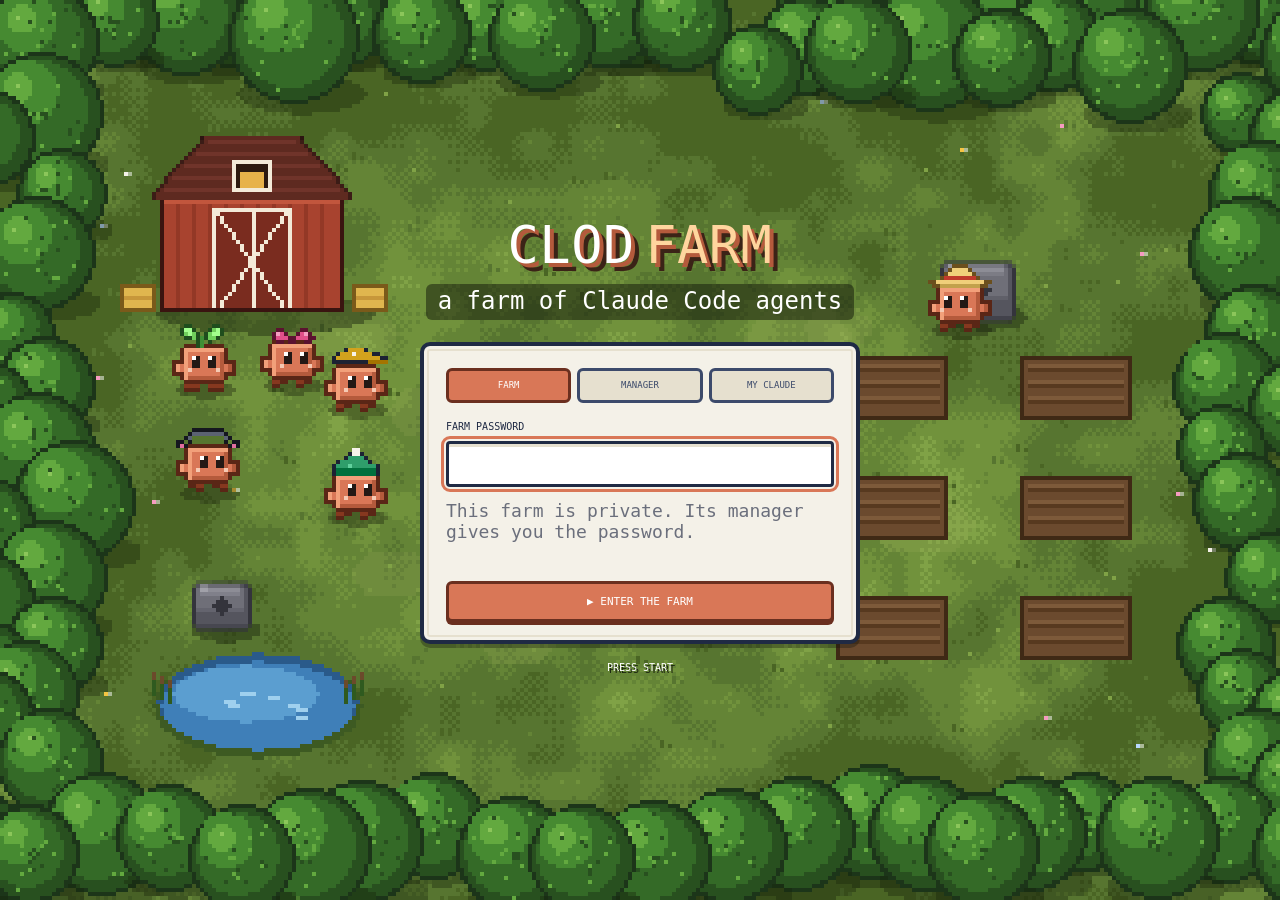
==== clodfarm/ui/index.html @ a8d92071 "Release 1.0.0: your own Claude, approvals, a planner, a farm manager, 100 Claudes, upgrades that sto" ====
<!doctype html>
<html lang="en">
<head>
<meta charset="utf-8">
<meta name="viewport" content="width=device-width, initial-scale=1, viewport-fit=cover">
<meta name="color-scheme" content="light">
<meta name="theme-color" content="#4f6b25">
<meta name="robots" content="noindex, nofollow">
<title>clodfarm</title>
<link rel="icon" href="favicon.svg" type="image/svg+xml">
<link rel="preload" href="fonts/PressStart2P.ttf" as="font" type="font/ttf" crossorigin>
<link rel="stylesheet" href="style.css">
<script src="app.js" defer></script>
</head>
<body>
<canvas id="world" aria-hidden="true"></canvas>
<div id="labels" aria-hidden="true"></div>

<!-- ============================== title screen ============================== -->
<main id="title" class="screen" hidden>
  <div class="title-card">
    <h1 class="logo"><span>CLOD</span><span>FARM</span></h1>
    <p class="tagline">a farm of Claude Code agents</p>
    <div class="panel login" id="title-forms"></div>
    <p class="hint blink">PRESS START</p>
  </div>
</main>

<!-- ================================ the farm ================================ -->
<div id="hud" hidden>
  <div class="hud-top" id="hud-top">
    <button type="button" class="tokens" id="tokens" aria-describedby="tokens-sign">
      <span class="tok-big"><span class="fire" aria-hidden="true">🔥</span> <b id="tok-total">0</b> TOKENS</span>
      <span class="tok-today" id="tok-today">today: 0</span>
      <span class="sign tok-sign" id="tokens-sign" role="tooltip"></span>
    </button>
    <button type="button" class="mine-block" id="mine-block" hidden></button>
    <button type="button" class="chip approve-chip" id="approve-chip" data-act="approvals" hidden></button>
    <div class="chips" id="chips" aria-live="polite"></div>
  </div>

  <div class="cam-tools" role="toolbar" aria-label="Account and camera">
    <button type="button" class="tool cam" data-act="menu" id="menu-tool" data-tip="Sign in and menu" data-key="M" aria-label="Sign in and menu (M)"><img alt="" data-icon="key"></button>
    <button type="button" class="tool cam" data-act="zoomin" data-tip="Zoom in" data-key="+" aria-label="Zoom in (+)"><img alt="" data-icon="plus"></button>
    <button type="button" class="tool cam" data-act="zoomout" data-tip="Zoom out" data-key="-" aria-label="Zoom out (-)"><img alt="" data-icon="minus"></button>
    <button type="button" class="tool cam" data-act="fit" id="fit-tool" data-tip="See the whole farm" data-key="0" aria-label="See the whole farm (0)"><img alt="" data-icon="fit"></button>
  </div>

  <div class="toolbar" role="toolbar" aria-label="Farm actions">
    <button type="button" class="tool mini" data-act="roster" id="roster-tool" data-tip="Every Claude" data-key="R" aria-label="Every Claude (R)"><img alt="" data-icon="roster"></button>
    <button type="button" class="tool mini" data-act="talk" id="talk-tool" data-tip="Talk to your Claude" data-key="T" aria-label="Talk to your Claude (T)" hidden><img alt="" data-icon="chat"></button>
    <button type="button" class="tool mini slack-tool desk" data-act="slack" id="slack-tool" data-tip="Connect Slack" data-key="S" aria-label="Connect Slack (S)" hidden><img alt="" src="slack.svg"></button>
    <a class="tool mini desk" href="dashboards" id="dash-tool" data-tip="Dashboards and stats" data-key="D" aria-label="Dashboards and stats (D)" hidden><img alt="" data-icon="chart"></a>
    <a class="tool mini" href="tasks" id="tasks-tool" data-tip="Tasks and schedules" data-key="J" aria-label="Tasks and schedules (J)"><img alt="" data-icon="tasks"></a>
    <a class="tool mini desk" href="browser" id="browser-tool" data-tip="Your Claude's browser" data-key="B" aria-label="Your Claude's browser (B)" hidden><img alt="" data-icon="globe"></a>
    <button type="button" class="tool mini" data-act="manager" id="manager-tool" data-tip="Run the farm" data-key="G" aria-label="Run the farm (G)" hidden><img alt="" data-icon="gear"></button>
    <button type="button" class="tool wide-tool" data-act="hatch" id="hatch-tool" data-tip="Add a Claude or a bot" data-key="C" aria-label="Add a Claude or a bot (C)"><img alt="" data-icon="egg"><span>+ NEW CLAUDE</span></button>
  </div>

  <div id="textbox" class="textbox" role="status" aria-live="polite">
    <p id="textbox-text"></p><span class="more" aria-hidden="true">▼</span>
  </div>
</div>

<!-- ================================= dialogs ================================= -->
<dialog id="dlg-summary" class="panel dlg" aria-labelledby="sum-name">
  <div class="sum-head">
    <canvas class="sum-sprite" id="sum-sprite" width="32" height="32" aria-hidden="true"></canvas>
    <div>
      <h2 id="sum-name">CLAUDE</h2>
      <p class="muted" id="sum-sub"></p>
    </div>
  </div>
  <div id="sum-body"></div>
  <div class="dlg-actions" id="sum-actions"></div>
  <button class="x" type="button" data-close aria-label="Close">✕</button>
</dialog>

<dialog id="dlg-talk" class="panel dlg wide" aria-labelledby="talk-h">
  <p class="kicker" id="talk-kicker"></p>
  <h2 id="talk-h"></h2>
  <div id="talk-body" class="talk"></div>
  <div class="dlg-actions" id="talk-actions"></div>
  <button class="x" type="button" data-close aria-label="Close">✕</button>
</dialog>

<dialog id="dlg-hatch" class="panel dlg" aria-labelledby="hatch-h">
  <h2 id="hatch-h">NEW CLAUDE</h2>
  <div id="hatch-body"></div>
  <button class="x" type="button" data-close aria-label="Close">✕</button>
</dialog>

<dialog id="dlg-claude" class="panel dlg" aria-labelledby="claude-h">
  <h2 id="claude-h">TALK TO YOUR CLAUDE</h2>
  <div id="claude-body"></div>
  <div class="dlg-actions" id="claude-actions"></div>
  <button class="x" type="button" data-close aria-label="Close" autofocus>✕</button>
</dialog>

<dialog id="dlg-slack" class="panel dlg" aria-labelledby="slack-h">
  <h2 id="slack-h">SLACK</h2>
  <div id="slack-body"></div>
  <button class="x" type="button" data-close aria-label="Close">✕</button>
</dialog>

<dialog id="dlg-approvals" class="panel dlg sheet" aria-labelledby="appr-h">
  <h2 id="appr-h">TO APPROVE</h2>
  <p class="muted small" id="appr-sub"></p>
  <div id="appr-body"></div>
  <button class="x" type="button" data-close aria-label="Close">✕</button>
</dialog>

<dialog id="dlg-roster" class="panel dlg wide sheet" aria-labelledby="roster-h">
  <h2 id="roster-h">EVERY CLAUDE</h2>
  <div class="roster-bar">
    <input id="roster-q" type="search" placeholder="search names, tasks…" autocomplete="off" aria-label="Search Claudes">
    <select id="roster-sort" aria-label="Sort by">
      <option value="status">BUSY FIRST</option><option value="name">NAME</option><option value="tokens">TOKENS</option>
      <option value="h5">5H USED</option><option value="d7">7D USED</option>
    </select>
  </div>
  <p class="muted small" id="roster-count"></p>
  <ul class="roster" id="roster-list"></ul>
  <button class="x" type="button" data-close aria-label="Close">✕</button>
</dialog>

<dialog id="dlg-manager" class="panel dlg wide" aria-labelledby="mgr-h">
  <h2 id="mgr-h">RUN THE FARM</h2>
  <div id="mgr-body"></div>
  <button class="x" type="button" data-close aria-label="Close">✕</button>
</dialog>

<dialog id="dlg-planner" class="panel dlg" aria-labelledby="plan-h">
  <div class="sum-head">
    <canvas class="sum-sprite" id="plan-sprite" width="24" height="26" aria-hidden="true"></canvas>
    <div><h2 id="plan-h">THE PLANNER</h2><p class="muted" id="plan-sub"></p></div>
  </div>
  <div id="plan-body"></div>
  <div class="dlg-actions" id="plan-actions"></div>
  <button class="x" type="button" data-close aria-label="Close">✕</button>
</dialog>

<dialog id="dlg-settings" class="panel dlg" aria-labelledby="set-h">
  <h2 id="set-h">SETTINGS</h2>
  <div id="set-body"></div>
  <button class="x" type="button" data-close aria-label="Close">✕</button>
</dialog>

<dialog id="dlg-menu" class="panel dlg" aria-labelledby="menu-h">
  <h2 id="menu-h">MENU</h2>
  <div id="menu-body"></div>
  <button class="x" type="button" data-close aria-label="Close">✕</button>
</dialog>

</body>
</html>
---- clodfarm/ui/style.css ----
/* clodfarm UI: a pixel farm with handheld-RPG menus. Two vendored OFL fonts, no framework. */
@font-face { font-family: "PressStart"; src: url("fonts/PressStart2P.ttf") format("truetype"); font-display: swap; }
@font-face { font-family: "VT323"; src: url("fonts/VT323.ttf") format("truetype"); font-display: swap; }

:root {
  --ink: #1f2a44;          /* dialog borders and text */
  --ink-2: #3c4a6b;
  --paper: #f4f1e8;        /* dialog fill */
  --paper-2: #e6e0cf;
  --sky: #1c9fd6;          /* GOAL label */
  --sky-2: #d8eef8;
  --tan: #d9c4a1;          /* toolbar */
  --tan-2: #ecdcbf;
  --tan-3: #9c7f5c;
  --tan-4: #6e563c;
  --clay: #d97757;         /* Claude orange */
  --clay-2: #b45a3c;
  --grass: #4f6b25;
  --hp-good: #3cc36b;
  --hp-mid: #f2c14e;
  --hp-low: #e0513c;
  --shadow: rgba(18, 22, 12, .35);
  --px: 4px;               /* one "pixel" of UI chrome */
  --font-px: "PressStart", ui-monospace, monospace;
  --font-body: "VT323", ui-monospace, monospace;
}

* { box-sizing: border-box; }
html, body { margin: 0; height: 100%; overflow: hidden; }
body {
  background: var(--grass);
  color: var(--ink);
  font-family: var(--font-body);
  font-size: 22px;
  line-height: 1.15;
  -webkit-font-smoothing: none;
  touch-action: manipulation;
}
[hidden] { display: none !important; }
button, input, textarea { font: inherit; color: inherit; }
button { cursor: pointer; }
:focus-visible { outline: 3px solid var(--clay); outline-offset: 2px; }
img[data-icon], .sum-sprite, canvas { image-rendering: pixelated; image-rendering: crisp-edges; }

#world { position: fixed; inset: 0; width: 100vw; height: 100vh; display: block; touch-action: none; cursor: grab; }
#world.pointing { cursor: pointer; }
#world.grabbing { cursor: grabbing; }
#labels { position: fixed; inset: 0; pointer-events: none; overflow: hidden; }

/* ---------------------------------------------------------------- pixel panels */
.panel {
  background: var(--paper);
  border: var(--px) solid var(--ink);
  border-radius: 10px;
  box-shadow: inset 0 0 0 3px var(--paper), inset 0 0 0 5px var(--paper-2), 0 var(--px) 0 var(--shadow);
}
.muted { color: #6b6f7c; }
.kicker { font: 10px/1.6 var(--font-px); color: var(--clay-2); margin: 0 0 6px; letter-spacing: .5px; }
h1, h2, h3 { font-family: var(--font-px); font-weight: 400; margin: 0 0 12px; letter-spacing: .5px; }
h2 { font-size: 14px; line-height: 1.6; }
h3 { font-size: 11px; line-height: 1.6; margin-top: 14px; }

.btn {
  font: 11px/1 var(--font-px);
  padding: 12px 16px;
  background: var(--paper);
  border: 3px solid var(--ink);
  border-radius: 6px;
  box-shadow: 0 3px 0 var(--ink);
  transition: transform .06s;
}
.btn:hover { background: #fff; }
.btn:active { transform: translateY(2px); box-shadow: 0 1px 0 var(--ink); }
.btn.primary { background: var(--clay); color: #fff; border-color: #6b2f1f; box-shadow: 0 3px 0 #6b2f1f; }
.btn.primary:hover { background: #e4865f; }
.btn.danger { background: #f6d8d1; border-color: #7a2a1d; box-shadow: 0 3px 0 #7a2a1d; color: #7a2a1d; }
.btn:disabled { opacity: .5; cursor: default; }

label { display: block; font: 10px/1.6 var(--font-px); margin: 0 0 14px; }
label .muted { font-family: var(--font-body); font-size: 18px; }
input:not([type=range]):not([type=checkbox]), textarea, select {
  display: block; width: 100%; margin-top: 6px;
  font: 22px/1.1 var(--font-body);
  padding: 8px 10px;
  background: #fff;
  border: 3px solid var(--ink);
  border-radius: 4px;
  box-shadow: inset 0 3px 0 var(--paper-2);
}
textarea { resize: vertical; min-height: 90px; }
label.check { display: flex; align-items: center; gap: 8px; flex-wrap: wrap; }
label.check input { width: 20px; height: 20px; margin: 0; accent-color: var(--clay); }
.hatch-kind { display: flex; gap: 8px; flex-wrap: wrap; margin: 0 0 14px; }
.hatch-kind .btn { flex: 1 1 140px; }
input[type=range] { width: 100%; accent-color: var(--clay); margin-top: 8px; }
output { color: var(--clay-2); }
.form-error { color: #b3261e; min-height: 1.2em; margin: 0 0 8px; }

/* ---------------------------------------------------------------- title screen */
.screen { position: fixed; inset: 0; display: grid; place-items: center; padding: 16px; }
.title-card { width: min(440px, 100%); text-align: center; }
.logo {
  font-size: clamp(30px, 9vw, 52px); line-height: 1.1; margin: 0 0 10px; color: #fff;
  text-shadow: 4px 4px 0 var(--clay-2), 8px 8px 0 #3b2317;
  display: flex; justify-content: center; gap: .2em; flex-wrap: wrap;
}
.logo span:last-child { color: #ffd59e; }
.tagline {
  display: inline-block; margin: 0 0 22px; padding: 4px 12px; color: #fff; font-size: 24px;
  background: rgba(25, 32, 14, .55); border-radius: 6px;
}
.login { padding: 22px 22px 18px; text-align: left; }
.login .btn { width: 100%; margin-top: 4px; }
.hint { font: 10px var(--font-px); color: #fff; text-shadow: 2px 2px 0 #1b2410; margin-top: 18px; }
.blink { animation: blink 1.1s steps(2, start) infinite; }
@keyframes blink { to { visibility: hidden; } }

/* ------------------------------------------------------------------------- HUD */
.hud-top { position: fixed; top: max(12px, env(safe-area-inset-top)); left: 12px; display: flex; flex-direction: column; align-items: flex-start; gap: 6px;
  max-width: calc(100vw - 80px); pointer-events: none; }
.hud-top > * { pointer-events: auto; }
.chips { display: flex; flex-direction: column; gap: 5px; }
.chip {
  display: inline-flex; align-items: center; gap: 8px; width: max-content;
  font: 9px/1 var(--font-px); color: #fff; padding: 7px 9px;
  background: rgba(22, 30, 12, .62); border-radius: 4px; border: 2px solid rgba(0, 0, 0, .25);
}
.chip b { color: #ffd59e; font-weight: 400; }
.chip.warn { background: rgba(122, 42, 29, .85); }
.chip .dot { width: 8px; height: 8px; background: var(--hp-good); box-shadow: 0 0 6px var(--hp-good); }
.chip .dot.off { background: #999; box-shadow: none; }

.toolbar {
  position: fixed; right: 14px; bottom: max(14px, env(safe-area-inset-bottom));
  display: flex; align-items: flex-end; gap: 10px;
}

.tool {
  width: 76px; height: 76px; display: grid; place-items: center; align-content: center; gap: 4px; padding: 6px;
  background: var(--tan-2); border: 3px solid var(--tan-3); border-radius: 6px; box-shadow: inset 0 -4px 0 rgba(110, 86, 60, .25);
}
.tool:nth-child(odd) { background: #4a3b2c; border-color: #2f251b; color: #fff; }
.tool:hover { filter: brightness(1.08); transform: translateY(-1px); }
.tool img { width: 40px; height: 40px; }
.tool span { font: 7px/1 var(--font-px); letter-spacing: .3px; }
.tool.wide-tool { width: auto; height: 76px; grid-auto-flow: column; gap: 10px; padding: 8px 18px; background: var(--tan-2); color: var(--ink);
  border: 5px solid var(--tan-4); border-radius: 10px; box-shadow: 0 0 0 4px var(--tan), 0 6px 0 4px var(--shadow); }
.tool.wide-tool span { font-size: 11px; }
.tool.mini, .tool.wide-tool { height: 64px; }
.tool.mini { width: 64px; padding: 0; background: var(--tan-2); color: var(--ink); text-decoration: none;
  border: 5px solid var(--tan-4); border-radius: 10px; box-shadow: 0 0 0 4px var(--tan), 0 6px 0 4px var(--shadow); }
.tool.mini img { width: 32px; height: 32px; }
.tool.mini img[src$=".svg"] { image-rendering: auto; width: 30px; height: 30px; }
/* what a toolbar button is, on a little wooden sign above it (hover or keyboard focus), with its shortcut key */
.tool[data-tip] { position: relative; }
.tool[data-tip]::before {
  content: attr(data-tip) " · " attr(data-key); position: absolute; bottom: calc(100% + 14px); left: 50%; z-index: 30;
  transform: translate(-50%, 4px); opacity: 0; pointer-events: none; white-space: nowrap;
  font: 8px/1 var(--font-px); letter-spacing: .3px; color: #fff; text-transform: uppercase; padding: 8px 10px;
  background: #4a3b2c; border: 3px solid #2f251b; border-radius: 4px; box-shadow: 0 3px 0 rgba(0, 0, 0, .35);
  transition: opacity .12s, transform .12s;
}
.tool[data-tip]:hover::before, .tool[data-tip]:focus-visible::before { opacity: 1; transform: translate(-50%, 0); }
.tool.wide-tool[data-tip]::before { left: auto; right: 0; transform: translate(0, 4px); }  /* the last one: keep it on screen */
.tool.wide-tool[data-tip]:hover::before, .tool.wide-tool[data-tip]:focus-visible::before { transform: none; }
@media (hover: none) { .tool[data-tip]::before { display: none; } }
.job-text { display: block; font: 22px/1.2 var(--font-body); color: var(--ink); white-space: pre-wrap; word-break: break-word; }
.job-text.big { font-size: 24px; background: #fff; border: 3px solid var(--paper-2); border-radius: 4px; padding: 12px; max-height: 320px; overflow: auto; }
.subs { list-style: none; padding: 0; margin: 0; }
.subs li { display: flex; gap: 10px; align-items: center; padding: 6px 0; border-bottom: 2px dashed var(--paper-2); }
.subs a, dd a { color: var(--ink); }
.small { font-size: 18px; margin: 6px 0 0; }

.textbox {
  position: fixed; left: 14px; bottom: max(14px, env(safe-area-inset-bottom));
  width: min(520px, calc(100vw - 500px)); min-height: 64px; padding: 14px 40px 14px 18px;
  background: var(--paper); border: var(--px) solid var(--ink); border-radius: 10px;
  box-shadow: inset 0 0 0 3px var(--paper), inset 0 0 0 5px #9fb3c8, 0 var(--px) 0 var(--shadow);
  font-size: 24px; cursor: pointer; transition: opacity .3s;
}
.textbox p { margin: 0; }
.textbox .more { position: absolute; right: 16px; bottom: 10px; font-size: 14px; color: var(--clay); animation: bob .8s steps(2) infinite; }
.textbox.idle { opacity: .0; pointer-events: none; }
@keyframes bob { 50% { transform: translateY(3px); } }

.examples { margin: 0 0 10px; padding-left: 22px; }
.banner-note { background: #fde6df; border: 3px solid #f2b8a6; border-radius: 6px; padding: 8px 10px; }
.banner-note strong { font: 9px/1.6 var(--font-px); font-weight: 400; color: var(--clay-2); }
.examples li { margin: 0 0 4px; }
.session-name { font-weight: 400; color: var(--clay-2); overflow-wrap: anywhere; }
.copy-row { display: flex; gap: 8px; align-items: stretch; }
.copy-row .pre { flex: 1; min-width: 0; margin: 0; font-size: 17px; display: block; }
h3.kicker { margin-top: 16px; }

.talk { display: flex; flex-direction: column; gap: 10px; }
.turn { max-width: 88%; align-self: flex-start; padding: 8px 12px 10px; border: 3px solid var(--ink); border-radius: 8px; background: #fff; white-space: pre-wrap; overflow-wrap: anywhere; }
.turn b { display: block; font: 8px/1.6 var(--font-px); font-weight: 400; color: var(--clay-2); margin-bottom: 2px; }
.turn.user { align-self: flex-end; background: #fde6df; }
.turn.k-tool, .turn.k-tool_result { font-size: 18px; color: var(--ink-2); background: var(--paper-2); border-style: dashed; }
.turn.k-tool_result { align-self: flex-end; }
.sessions .subs li a { color: var(--ink); }

/* ------------------------------------------------------------ world overlays */
.bubble {
  position: absolute; left: 0; top: 0; transform-origin: 50% 100%;
  display: flex; align-items: center; gap: 6px; padding: 4px 6px;
  background: #e9eff3; border: 3px solid var(--ink); border-radius: 6px;
  box-shadow: 0 3px 0 rgba(0, 0, 0, .18); white-space: nowrap;
  font: 9px/1.2 var(--font-px); color: var(--ink);
}
.bubble::after {
  content: ""; position: absolute; bottom: -9px; left: calc(50% - 5px); width: 8px; height: 8px;
  background: #e9eff3; border-right: 3px solid var(--ink); border-bottom: 3px solid var(--ink); transform: skewY(40deg) rotate(0);
}
.bubble img { width: 24px; height: 24px; display: block; }
.bubble.alert { background: #fde6df; }
.bubble.alert::after { background: #fde6df; }
.tag {
  position: absolute; left: 0; top: 0; font: 8px/1 var(--font-px); color: #fff; white-space: nowrap;
  text-shadow: 1px 1px 0 #1b2410, -1px 1px 0 #1b2410, 1px -1px 0 #1b2410, -1px -1px 0 #1b2410;
  opacity: .92;
}
.tag.sel { color: #ffd59e; }

/* ------------------------------------------------------------------- dialogs */
dialog.dlg {
  width: min(520px, calc(100vw - 24px)); max-height: min(86vh, 760px); overflow: auto;
  padding: 24px 22px 20px; color: var(--ink);
}
dialog.dlg.wide { width: min(760px, calc(100vw - 24px)); }
dialog::backdrop { background: rgba(14, 20, 8, .45); }
dialog[open] { animation: pop .14s steps(3); }
@keyframes pop { from { transform: scale(.94); opacity: 0; } }
.x { position: absolute; top: 12px; right: 12px; width: 36px; height: 36px; border: 3px solid var(--ink); border-radius: 6px; background: var(--paper-2); font: 12px var(--font-px); }
.dlg-actions { display: flex; flex-wrap: wrap; gap: 10px; justify-content: flex-end; margin-top: 16px; }
pre, .pre {
  white-space: pre-wrap; word-break: break-word; font: 19px/1.15 var(--font-body);
  background: #fff; border: 3px solid var(--paper-2); border-radius: 4px; padding: 10px; margin: 6px 0 0;
  max-height: 260px; overflow: auto;
}

.sum-head { display: flex; gap: 16px; align-items: center; margin-bottom: 14px; padding-right: 40px; }
.sum-sprite { width: 96px; height: 96px; background: #cfe3b0; border: 3px solid var(--ink); border-radius: 8px; }
.sum-head h2 { margin-bottom: 6px; }
.stat-row { display: grid; grid-template-columns: 110px 1fr; gap: 6px 12px; align-items: center; margin: 4px 0; }
.stat-row dt { font: 9px/1.4 var(--font-px); color: var(--clay-2); }
.stat-row dd { margin: 0; }

.hp { display: grid; grid-template-columns: 28px 1fr auto; gap: 8px; align-items: center; font: 9px var(--font-px); }
.hp .bar { height: 12px; background: #3b3f4a; border: 3px solid var(--ink); border-radius: 8px; overflow: hidden; }
.hp .bar i { display: block; height: 100%; background: var(--hp-good); box-shadow: inset 0 -3px 0 rgba(0, 0, 0, .18); transition: width .6s; }
.hp .bar i.mid { background: var(--hp-mid); }
.hp .bar i.low { background: var(--hp-low); }
.hp .lbl { color: var(--ink-2); font-size: 8px; min-width: 90px; text-align: right; }

.badge { display: inline-block; font: 8px/1 var(--font-px); padding: 4px 6px; border: 2px solid currentColor; border-radius: 3px; vertical-align: middle; }
.badge.running { color: #1f7a45; } .badge.queued { color: #3c4a6b; } .badge.waiting { color: #8a5a00; }
.badge.done { color: #1c6f9f; } .badge.failed { color: #b3261e; } .badge.cancelled { color: #777; }

.hatch-steps { list-style: none; padding: 0; margin: 0; counter-reset: s; }
.hatch-steps li { counter-increment: s; margin: 0 0 16px; padding-left: 40px; position: relative; }
.hatch-steps li::before {
  content: counter(s); position: absolute; left: 0; top: 0; width: 28px; height: 28px; display: grid; place-items: center;
  font: 11px var(--font-px); background: var(--clay); color: #fff; border: 3px solid #6b2f1f; border-radius: 50%;
}
.hatch-steps li.done::before { content: "✓"; background: var(--hp-good); border-color: #1f7a45; }
.slack-tool { position: relative; }
.slack-tool[data-state]::after { content: ""; position: absolute; top: 6px; right: 6px; width: 9px; height: 9px; background: #999; }
.slack-tool[data-state=live]::after { background: var(--hp-good); box-shadow: 0 0 6px var(--hp-good); }
.slack-tool[data-state=error]::after { background: #e0513c; }
.slack-status { font: 10px/1.5 var(--font-px); margin: 0 0 10px; }
.slack-status.live { color: #1f7a45; } .slack-status.error { color: #b3261e; } .slack-status.wait { color: #8a5a00; }
.slack-form .row { display: flex; gap: 8px; align-items: flex-end; } .slack-form .row label { flex: 1; }
.hatch-steps kbd { font: 16px var(--font-body); background: var(--paper-2); padding: 0 4px; border-radius: 3px; }
.login-link { display: block; text-align: center; text-decoration: none; margin-top: 8px; }
.egg-anim { display: block; margin: 8px auto 16px; width: 96px; height: 96px; }
.center { text-align: center; }
.tool-meta { margin: 0 0 8px; color: var(--ink-2); }
.mcp-list { list-style: none; padding: 0; margin: 0 0 8px; }
.mcp-list li { display: flex; align-items: center; gap: 8px; padding: 5px 0; border-bottom: 2px dashed var(--paper-2); font-size: 20px; }
.mcp-name { overflow-wrap: anywhere; }
.mcp-dot { flex: none; width: 10px; height: 10px; background: #999; }
.mcp-dot.ok { background: var(--hp-good); } .mcp-dot.wait { background: var(--hp-mid); } .mcp-dot.bad { background: var(--hp-low); }
.mcp-status { margin-left: auto; font: 8px/1 var(--font-px); white-space: nowrap; color: #777; }
.mcp-status.ok { color: #1f7a45; } .mcp-status.wait { color: #8a5a00; } .mcp-status.bad { color: #b3261e; }
.tool-group { margin: 6px 0; }
.tool-group summary { cursor: pointer; font: 9px/2 var(--font-px); color: var(--clay-2); }
.tool-chips { display: flex; flex-wrap: wrap; gap: 5px; padding: 6px 0 4px; }
.tool-chip { font-size: 18px; line-height: 1; padding: 4px 7px; background: #fff; border: 2px solid var(--paper-2); border-radius: 4px; }
.tool-chip.mcp { background: var(--sky-2); border-color: #b9dcee; }

@media (max-width: 1100px) and (min-width: 761px) {
  .textbox { width: calc(100vw - 500px); }
}
/* --------------------------------------------------------------------- phones */
@media (max-width: 760px) {
  body { font-size: 20px; }
  .textbox { width: auto; right: 14px; bottom: calc(max(14px, env(safe-area-inset-bottom)) + 76px); min-height: 56px; font-size: 21px; }
  .tool img { width: 30px; height: 30px; }
  .toolbar { left: 14px; right: 14px; justify-content: flex-end; align-items: stretch; }
  .tool.mini { width: 56px; height: 56px; }
  .tool.wide-tool { height: 56px; padding: 6px 12px; }
  .tool.wide-tool span { font-size: 8px; }
}
@media (prefers-reduced-motion: reduce) {
  .blink, .textbox .more { animation: none; }
  .tool[data-tip]::before { transition: none; }
  dialog[open] { animation: none; }
}

/* ------------------------------------------------------------ farm-wide burn */
.tokens {
  position: relative; display: flex; flex-direction: column; align-items: flex-start; gap: 5px; text-align: left;
  padding: 9px 12px 8px; color: #fff; cursor: help;
  background: rgba(22, 30, 12, .74); border: 3px solid #2f251b; border-radius: 6px; box-shadow: 0 3px 0 rgba(0, 0, 0, .35);
}
.tokens { min-width: 384px; } /* room for a 10-digit count, so the HUD doesn't grow while it ticks */
.tok-big { font: 15px/1 var(--font-px); letter-spacing: .5px; white-space: nowrap; text-shadow: 2px 2px 0 #1b2410; }
.tok-big b { font-weight: 400; color: #ffd59e; font-variant-numeric: tabular-nums; }
.tok-big .fire { font-family: system-ui, sans-serif; }
.tok-today { font: 8px/1 var(--font-px); color: #cfe3b0; letter-spacing: .3px; }
/* the breakdown, on a wooden sign under the counter (hover, keyboard focus, or a tap) */
.sign {
  font: 8px/1.5 var(--font-px); letter-spacing: .3px; color: #fff; text-transform: uppercase; padding: 10px 12px;
  background: #4a3b2c; border: 3px solid #2f251b; border-radius: 4px; box-shadow: 0 3px 0 rgba(0, 0, 0, .35);
}
.tok-sign { position: absolute; top: calc(100% + 10px); left: 0; z-index: 30; display: none; min-width: 300px; cursor: default; }
.tokens:hover .tok-sign, .tokens:focus-visible .tok-sign, .tokens.open .tok-sign { display: block; }
.tok-grid { display: grid; grid-template-columns: auto auto auto; gap: 4px 14px; }
.tok-grid > :nth-child(3n+2), .tok-grid > :nth-child(3n) { text-align: right; font-variant-numeric: tabular-nums; }
.tok-grid b { font-weight: 400; color: #ffd59e; }
.tok-note { display: block; margin-top: 8px; font: 17px/1.1 var(--font-body); text-transform: none; color: #e6dcc6; }

/* your Claude: yours, clearly (a paper card under the farm-wide counter) */
.mine-block {
  display: grid; gap: 4px; min-width: 250px; text-align: left; padding: 7px 10px 8px; color: var(--ink);
  background: var(--paper); border: 3px solid #b7862c; border-radius: 6px; box-shadow: 0 3px 0 rgba(0, 0, 0, .35), inset 0 0 0 2px #ffe7a8;
}
.mine-block:hover { background: #fff; }
.mine-h { display: flex; align-items: center; gap: 6px; font: 9px/1 var(--font-px); color: var(--clay-2); }
.mine-h img { width: 27px; height: 27px; image-rendering: pixelated; margin: -4px 0; }
.mine-h b { color: var(--ink); font-weight: 400; }
.mine-t { font: 19px/1 var(--font-body); }
.mine-t b { font-weight: 400; color: var(--clay-2); }
.hp.compact { grid-template-columns: 22px 1fr 34px; gap: 6px; font-size: 8px; }
.hp.compact .bar { height: 9px; border-width: 2px; }
.hp.compact .lbl { min-width: 0; font-size: 8px; }

.approve-chip { font: 10px/1 var(--font-px); color: #fff; padding: 9px 11px; background: #b3261e; border: 3px solid #5c130e; border-radius: 5px;
  box-shadow: 0 3px 0 rgba(0, 0, 0, .35); animation: pulse 1.1s ease-in-out infinite; }
.approve-chip:hover { background: #d0342a; }
@keyframes pulse { 50% { box-shadow: 0 3px 0 rgba(0, 0, 0, .35), 0 0 0 5px rgba(224, 81, 60, .45); transform: scale(1.03); } }
.chip .role { color: #cfe3b0; }
.tag.mine { color: #ffd59e; }

/* ----------------------------------------------------------- camera + menu */
.cam-tools { position: fixed; top: max(12px, env(safe-area-inset-top)); right: 12px; display: flex; flex-direction: column; gap: 8px; }
.tool.cam { width: 44px; height: 44px; padding: 0; background: var(--tan-2); color: var(--ink); border: 4px solid var(--tan-4); border-radius: 8px;
  box-shadow: 0 0 0 3px var(--tan), 0 4px 0 3px var(--shadow); font: 16px/1 var(--font-px); }
.tool.cam img { width: 24px; height: 24px; }
.cam-tools .tool[data-tip]::before { bottom: auto; top: 50%; left: auto; right: calc(100% + 14px); transform: translate(4px, -50%); }
.cam-tools .tool[data-tip]:hover::before, .cam-tools .tool[data-tip]:focus-visible::before { transform: translate(0, -50%); }
.tool.wide-tool.off { opacity: .55; filter: grayscale(.6); }

.bubble.crow { background: #fff4d6; }
.bubble.crow::after { background: #fff4d6; }
.bubble.crow.off { opacity: .8; background: #dcdcdc; }
.bubble.crow.off::after { background: #dcdcdc; }

/* ------------------------------------------------------------ title / login */
.tabs { display: flex; gap: 6px; margin: 0 0 16px; }
.tab { flex: 1; font: 9px/1 var(--font-px); padding: 10px 4px; background: var(--paper-2); border: 3px solid var(--ink-2); border-radius: 6px; color: var(--ink-2); }
.tab.on { background: var(--clay); border-color: #6b2f1f; color: #fff; }
.acct-form .btn { width: 100%; margin-top: 4px; }
.code-input { font: 26px/1 var(--font-px) !important; letter-spacing: 8px; text-align: center; text-transform: uppercase; }
.code-input::placeholder { color: #cfc8b6; }
.hint-line b { color: var(--clay-2); font-weight: 400; }
.login.inset { padding: 14px; border: 3px dashed var(--paper-2); border-radius: 8px; box-shadow: none; }

/* ------------------------------------------------------------------ sheets */
.btn.tiny { font-size: 8px; padding: 7px 9px; box-shadow: 0 2px 0 var(--ink); }
.btn.big { font-size: 13px; padding: 16px 18px; flex: 1; }
.btn.wide-btn { width: 100%; margin: 6px 0 4px; }
.btn.pulse { animation: pulse 1.1s ease-in-out infinite; }
.badge.mine { color: #8a5a00; background: #fff4c2; }
.tags { display: flex; flex-wrap: wrap; gap: 6px; margin: 0 0 10px; }
.appr { border: 3px solid var(--ink); border-radius: 8px; background: #fff; padding: 12px; margin: 0 0 14px; transition: opacity .25s, transform .25s; }
.appr.focus { border-color: var(--clay); box-shadow: 0 0 0 4px rgba(217, 119, 87, .35); }
.appr.decided { opacity: 0; transform: translateX(30px); }
.appr h3 { margin: 6px 0 4px; font-size: 11px; }
.appr-who { margin: 0; font-size: 20px; }
.appr-who b { font: 9px var(--font-px); font-weight: 400; color: var(--clay-2); }
.appr-prompt { max-height: 38vh; background: var(--paper); }
.appr-acts { display: flex; gap: 10px; margin-top: 10px; }
.appr .reason { margin: 8px 0 0; }
.big-ok { font: 12px/2 var(--font-px); color: #1f7a45; margin: 20px 0; }
.kicker.step { color: var(--ink-2); }
.why { margin: -8px 0 14px 28px; }
label.check.toggle { font-size: 10px; }
.checklist { list-style: none; margin: 0 0 12px 28px; padding: 0; }
.checklist label { margin: 0 0 8px; font: 20px/1.1 var(--font-body); }
.two { display: grid; grid-template-columns: 1fr 1fr; gap: 0 12px; }
.mgr-sec { border-top: 3px dashed var(--paper-2); padding-top: 4px; margin-top: 10px; }
.mgr-sec:first-child { border-top: 0; margin-top: 0; }
.mgr-sec h3 { margin-top: 10px; }
.danger-zone h3 { color: #7a2a1d; }
.owners { list-style: none; margin: 10px 0 0; padding: 0; max-height: 260px; overflow: auto; }
.owners li { display: flex; align-items: center; gap: 8px; padding: 5px 0; border-bottom: 2px dashed var(--paper-2); }
.owners .o-name { font: 9px var(--font-px); flex: 1; overflow-wrap: anywhere; }
.dlg-actions.left { justify-content: flex-start; margin-top: 4px; }
select { font: 22px/1.1 var(--font-body); }
.menu-list { display: grid; gap: 6px; }
.menu-item { display: flex; justify-content: space-between; align-items: center; gap: 10px; width: 100%; text-align: left; text-decoration: none; color: var(--ink);
  font: 10px/1 var(--font-px); padding: 12px; background: #fff; border: 3px solid var(--paper-2); border-radius: 6px; }
.menu-item:hover { border-color: var(--ink-2); }
.menu-item kbd { font: 8px var(--font-px); color: var(--ink-2); background: var(--paper-2); padding: 4px 6px; border-radius: 3px; }

/* the skin picker */
.skin { display: grid; grid-template-columns: 110px 1fr; gap: 14px; align-items: start; margin: 0 0 8px; }
.skin-preview { position: sticky; top: 0; }
.skin-cv { width: 110px; height: 110px; background: #cfe3b0; border: 3px solid var(--ink); border-radius: 8px; }
.skin-opts .kicker { margin: 4px 0 4px; }
.swatches { display: flex; flex-wrap: wrap; gap: 5px; margin: 0 0 8px; }
.swatch { width: 28px; height: 28px; padding: 0; border: 3px solid var(--ink); border-radius: 5px; }
.swatch.on { outline: 3px solid var(--clay); outline-offset: 2px; }
.hat-btn { width: 44px; height: 44px; padding: 2px; background: #cfe3b0; border: 3px solid var(--paper-2); border-radius: 6px; }
.hat-btn.on { border-color: var(--clay); background: #e3f0cc; }
.hat-btn img { width: 34px; height: 34px; image-rendering: pixelated; display: block; margin: auto; }

/* the roster */
.roster-bar { display: flex; gap: 8px; }
.roster-bar input { flex: 1; margin: 0; }
.roster-bar select { width: auto; margin: 0; }
#roster-count { margin: 8px 0; }
.roster { list-style: none; margin: 0; padding: 0; }
.roster-row { display: grid; grid-template-columns: 40px minmax(0, 1fr) auto; gap: 10px; align-items: center; width: 100%; text-align: left;
  padding: 6px 8px; margin: 0 0 6px; background: #fff; border: 3px solid var(--paper-2); border-radius: 6px; color: var(--ink); }
.roster-row:hover, .roster-row:focus-visible { border-color: var(--ink-2); }
.roster-row.mine { border-color: #b7862c; background: #fffaf0; }
.r-sprite { width: 36px; height: 36px; image-rendering: pixelated; }
.r-main { min-width: 0; display: grid; gap: 3px; }
.r-name { display: flex; align-items: center; flex-wrap: wrap; gap: 5px; }
.r-name b { font: 9px var(--font-px); font-weight: 400; }
.r-name .badge { font-size: 7px; padding: 2px 4px; }
.r-sub { font-size: 18px; white-space: nowrap; overflow: hidden; text-overflow: ellipsis; color: var(--ink-2); }
.r-state { font: 7px var(--font-px); }
.r-state.s0 { color: #1f7a45; } .r-state.s1 { color: #b3261e; } .r-state.s3 { color: #3c4a6b; } .r-state.s4 { color: #8a5a00; } .r-state.s5 { color: #777; }
.r-nums { display: grid; gap: 4px; justify-items: end; }
.r-tok { font: 8px var(--font-px); color: var(--clay-2); }
.r-bars { display: grid; grid-template-columns: auto 54px 30px; gap: 2px 5px; align-items: center; font: 7px var(--font-px); color: var(--ink-2); }
.mbar { display: block; height: 7px; background: #3b3f4a; border: 2px solid var(--ink); border-radius: 5px; overflow: hidden; }
.mbar i { display: block; height: 100%; background: var(--hp-good); }
.mbar i.mid { background: var(--hp-mid); } .mbar i.low { background: var(--hp-low); }

@media (max-width: 760px) {
  .tool.desk { display: none !important; }
  .tool.wide-tool span { display: none; }
  .tool.wide-tool { padding: 6px 10px; }
  .tok-big { font-size: 11px; }
  .tokens { min-width: 288px; }
  .tokens { padding: 7px 9px 6px; }
  .mine-block { min-width: 0; width: min(270px, calc(100vw - 80px)); }
  .chips .chip { font-size: 8px; padding: 5px 7px; }
  .chips .chip:nth-child(n+3) { display: none; } /* phones: farm name and Claudes; the rest are one tap away (R) */
  .tok-sign { min-width: 0; width: calc(100vw - 24px); }
  .tool.cam { width: 40px; height: 40px; }
  /* dialogs become bottom sheets: thumbs reach the buttons */
  dialog.dlg { width: 100vw; max-width: 100vw; max-height: 92vh; margin: auto 0 0; border-radius: 14px 14px 0 0; border-bottom: 0; padding: 20px 14px 24px; }
  .skin { grid-template-columns: 1fr; }
  .skin-preview { position: static; display: flex; justify-content: center; }
  .roster-row { grid-template-columns: 34px minmax(0, 1fr) auto; gap: 8px; padding: 5px 6px; }
  .r-bars { grid-template-columns: auto 34px 28px; }
  .two { grid-template-columns: 1fr; }
  .appr-acts .btn.big { padding: 18px 10px; }
}
@media (prefers-reduced-motion: reduce) {
  .approve-chip, .btn.pulse { animation: none; }
}
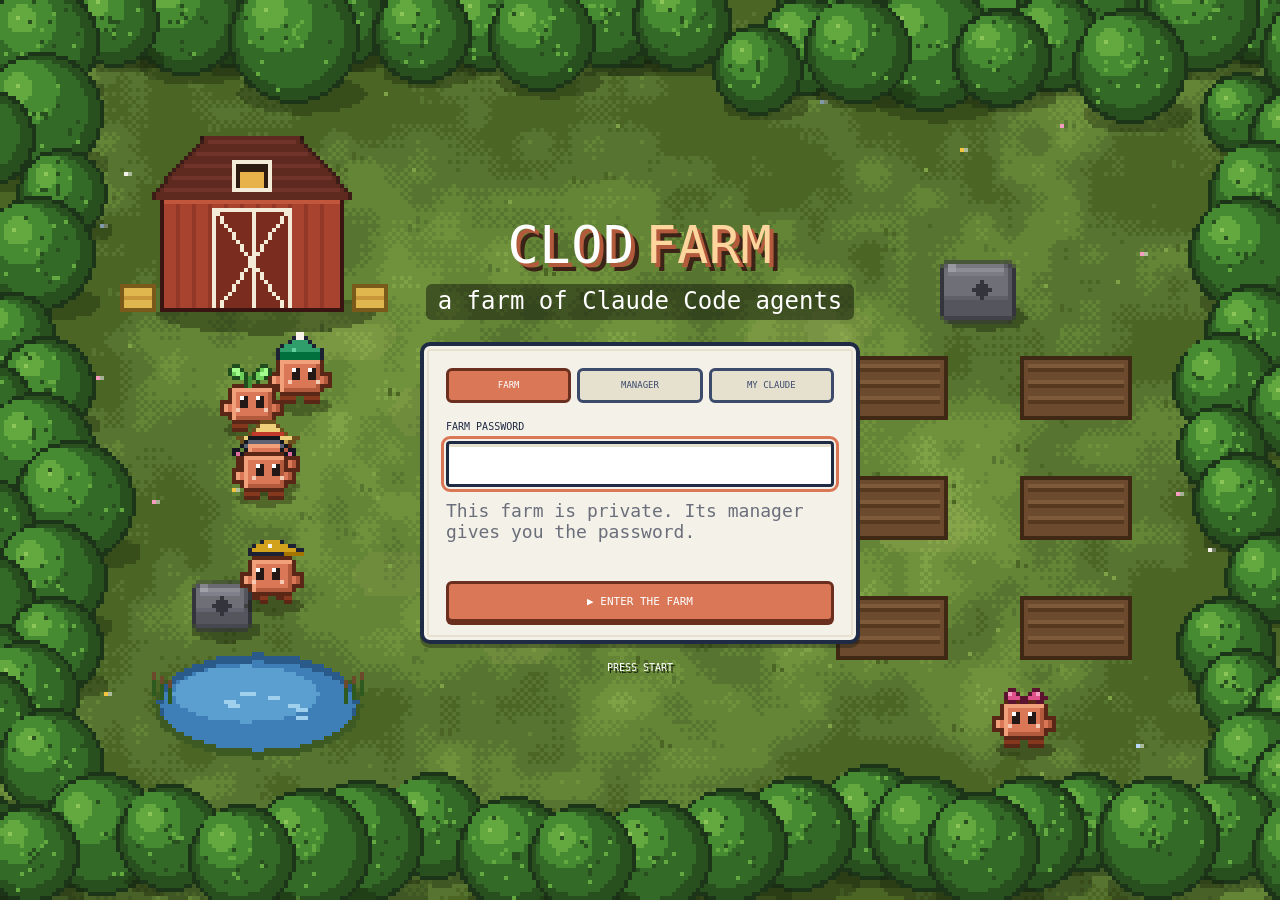
==== commit ea669cbf: "Release 1.0.2: dashboards and your Claude's browser on your phone; hand-overs for every Claude - The" ====
--- a/clodfarm/ui/index.html
+++ b/clodfarm/ui/index.html
@@ -50,9 +50,9 @@
     <button type="button" class="tool mini" data-act="roster" id="roster-tool" data-tip="Every Claude" data-key="R" aria-label="Every Claude (R)"><img alt="" data-icon="roster"></button>
     <button type="button" class="tool mini" data-act="talk" id="talk-tool" data-tip="Talk to your Claude" data-key="T" aria-label="Talk to your Claude (T)" hidden><img alt="" data-icon="chat"></button>
     <button type="button" class="tool mini slack-tool desk" data-act="slack" id="slack-tool" data-tip="Connect Slack" data-key="S" aria-label="Connect Slack (S)" hidden><img alt="" src="slack.svg"></button>
-    <a class="tool mini desk" href="dashboards" id="dash-tool" data-tip="Dashboards and stats" data-key="D" aria-label="Dashboards and stats (D)" hidden><img alt="" data-icon="chart"></a>
+    <a class="tool mini" href="dashboards" id="dash-tool" data-tip="Dashboards and stats" data-key="D" aria-label="Dashboards and stats (D)" hidden><img alt="" data-icon="chart"></a>
     <a class="tool mini" href="tasks" id="tasks-tool" data-tip="Tasks and schedules" data-key="J" aria-label="Tasks and schedules (J)"><img alt="" data-icon="tasks"></a>
-    <a class="tool mini desk" href="browser" id="browser-tool" data-tip="Your Claude's browser" data-key="B" aria-label="Your Claude's browser (B)" hidden><img alt="" data-icon="globe"></a>
+    <a class="tool mini" href="browser" id="browser-tool" data-tip="Your Claude's browser" data-key="B" aria-label="Your Claude's browser (B)" hidden><img alt="" data-icon="globe"></a>
     <button type="button" class="tool mini" data-act="manager" id="manager-tool" data-tip="Run the farm" data-key="G" aria-label="Run the farm (G)" hidden><img alt="" data-icon="gear"></button>
     <button type="button" class="tool wide-tool" data-act="hatch" id="hatch-tool" data-tip="Add a Claude or a bot" data-key="C" aria-label="Add a Claude or a bot (C)"><img alt="" data-icon="egg"><span>+ NEW CLAUDE</span></button>
   </div>
--- a/clodfarm/ui/style.css
+++ b/clodfarm/ui/style.css
@@ -454,6 +454,11 @@
 
 @media (max-width: 760px) {
   .tool.desk { display: none !important; }
+  /* up to seven buttons (the manager's) on a 360px screen: dashboards and your Claude's browser work on a phone too */
+  .toolbar { gap: 5px; }
+  .tool.mini { width: 46px; height: 52px; }
+  .tool.mini img { width: 26px; height: 26px; }
+  .tool.wide-tool { height: 52px; }
   .tool.wide-tool span { display: none; }
   .tool.wide-tool { padding: 6px 10px; }
   .tok-big { font-size: 11px; }
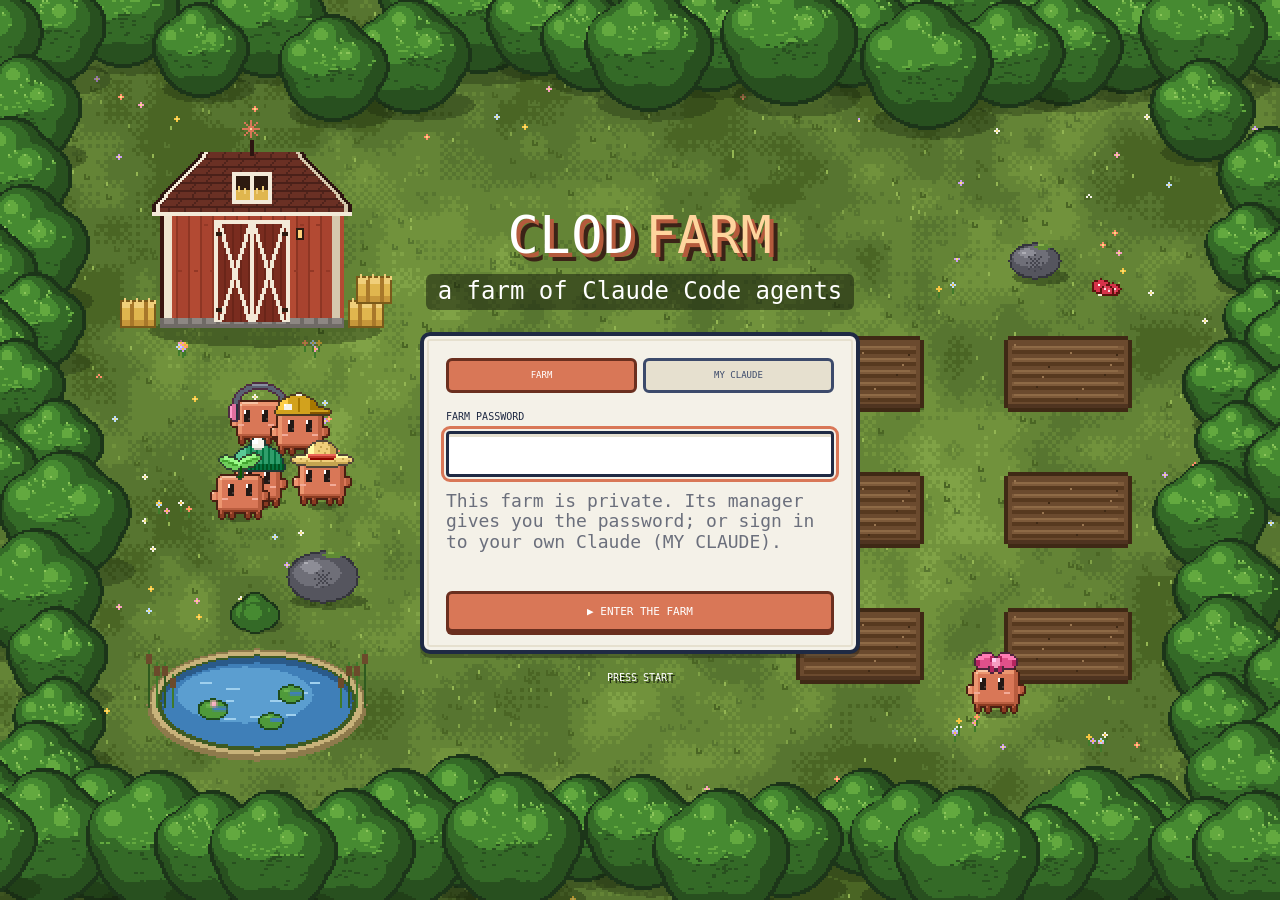
==== commit 6cb86087: "The farm, redrawn: crisp at every screen, characters with twice the detail, a designed look picker, " ====
--- a/clodfarm/ui/index.html
+++ b/clodfarm/ui/index.html
@@ -46,16 +46,24 @@
     <button type="button" class="tool cam" data-act="fit" id="fit-tool" data-tip="See the whole farm" data-key="0" aria-label="See the whole farm (0)"><img alt="" data-icon="fit"></button>
   </div>
 
-  <div class="toolbar" role="toolbar" aria-label="Farm actions">
-    <button type="button" class="tool mini" data-act="roster" id="roster-tool" data-tip="Every Claude" data-key="R" aria-label="Every Claude (R)"><img alt="" data-icon="roster"></button>
-    <button type="button" class="tool mini" data-act="talk" id="talk-tool" data-tip="Talk to your Claude" data-key="T" aria-label="Talk to your Claude (T)" hidden><img alt="" data-icon="chat"></button>
-    <button type="button" class="tool mini slack-tool desk" data-act="slack" id="slack-tool" data-tip="Connect Slack" data-key="S" aria-label="Connect Slack (S)" hidden><img alt="" src="slack.svg"></button>
-    <a class="tool mini" href="dashboards" id="dash-tool" data-tip="Dashboards and stats" data-key="D" aria-label="Dashboards and stats (D)" hidden><img alt="" data-icon="chart"></a>
-    <a class="tool mini" href="tasks" id="tasks-tool" data-tip="Tasks and schedules" data-key="J" aria-label="Tasks and schedules (J)"><img alt="" data-icon="tasks"></a>
-    <a class="tool mini" href="browser" id="browser-tool" data-tip="Your Claude's browser" data-key="B" aria-label="Your Claude's browser (B)" hidden><img alt="" data-icon="globe"></a>
-    <button type="button" class="tool mini" data-act="manager" id="manager-tool" data-tip="Run the farm" data-key="G" aria-label="Run the farm (G)" hidden><img alt="" data-icon="gear"></button>
-    <button type="button" class="tool wide-tool" data-act="hatch" id="hatch-tool" data-tip="Add a Claude or a bot" data-key="C" aria-label="Add a Claude or a bot (C)"><img alt="" data-icon="egg"><span>+ NEW CLAUDE</span></button>
-  </div>
+  <!-- the dock: what you can do, labelled and grouped (your Claude / the farm / running it), then + NEW CLAUDE -->
+  <nav class="dock" id="dock" aria-label="Farm actions">
+    <button type="button" class="tool help-tool" data-act="help" id="help-tool" data-tip="What's what" data-desc="Every button and everything on the farm, explained" data-key="?" aria-label="Help: what's what on the farm (?)"><span class="q" aria-hidden="true">?</span><span class="lbl">HELP</span></button>
+    <div class="dock-group" id="grp-mine" data-cap="YOUR CLAUDE">
+      <button type="button" class="tool" data-act="talk" id="talk-tool" data-tip="Talk to your Claude" data-desc="Open it in the Claude app and give it work" data-key="T" aria-label="Talk to your Claude (T)" hidden><img alt="" data-icon="chat"><span class="lbl">TALK</span></button>
+      <a class="tool" href="browser" id="browser-tool" data-tip="Your Claude's browser" data-desc="Watch and steer the web browser it uses" data-key="B" aria-label="Your Claude's browser (B)" hidden><img alt="" data-icon="globe"><span class="lbl" data-short="WEB">BROWSER</span></a>
+    </div>
+    <div class="dock-group" id="grp-farm" data-cap="THE FARM">
+      <button type="button" class="tool" data-act="roster" id="roster-tool" data-tip="Every Claude" data-desc="Find any Claude: who's busy, resting, and their usage" data-key="R" aria-label="Every Claude (R)"><img alt="" data-icon="roster"><span class="lbl" data-short="ALL">EVERYONE</span></button>
+      <a class="tool" href="tasks" id="tasks-tool" data-tip="Tasks and schedules" data-desc="Every sub-agent job, running or done, and what's scheduled" data-key="J" aria-label="Tasks and schedules (J)"><img alt="" data-icon="tasks"><span class="lbl">TASKS</span></a>
+      <a class="tool" href="dashboards" id="dash-tool" data-tip="Dashboards and stats" data-desc="Charts your Claudes keep, and the farm's numbers" data-key="D" aria-label="Dashboards and stats (D)" hidden><img alt="" data-icon="chart"><span class="lbl">STATS</span></a>
+    </div>
+    <div class="dock-group" id="grp-run" data-cap="MANAGE">
+      <button type="button" class="tool slack-tool desk" data-act="slack" id="slack-tool" data-tip="Connect Slack" data-desc="Let people give the farm work from Slack" data-key="S" aria-label="Connect Slack (S)" hidden><img alt="" src="slack.svg"><span class="lbl">SLACK</span></button>
+      <button type="button" class="tool" data-act="manager" id="manager-tool" data-tip="Run the farm" data-desc="Planner, privacy, hatching, people, release" data-key="G" aria-label="Run the farm (G)" hidden><img alt="" data-icon="gear"><span class="lbl">MANAGE</span></button>
+    </div>
+    <button type="button" class="tool hatch-tool" data-act="hatch" id="hatch-tool" data-tip="Add a Claude or a bot" data-desc="Hatch a new Claude: pick its look, log it in" data-key="C" aria-label="Add a Claude or a bot (C)"><img alt="" data-icon="egg"><span class="lbl"><span class="plus">+ </span>NEW<span class="long"> CLAUDE</span></span></button>
+  </nav>
 
   <div id="textbox" class="textbox" role="status" aria-live="polite">
     <p id="textbox-text"></p><span class="more" aria-hidden="true">▼</span>
@@ -65,14 +73,14 @@
 <!-- ================================= dialogs ================================= -->
 <dialog id="dlg-summary" class="panel dlg" aria-labelledby="sum-name">
   <div class="sum-head">
-    <canvas class="sum-sprite" id="sum-sprite" width="32" height="32" aria-hidden="true"></canvas>
+    <canvas class="sum-sprite" id="sum-sprite" width="96" height="96" aria-hidden="true"></canvas>
     <div>
       <h2 id="sum-name">CLAUDE</h2>
       <p class="muted" id="sum-sub"></p>
     </div>
   </div>
   <div id="sum-body"></div>
-  <div class="dlg-actions" id="sum-actions"></div>
+  <div class="dlg-actions save-bar" id="sum-actions"></div>
   <button class="x" type="button" data-close aria-label="Close">✕</button>
 </dialog>
 
@@ -84,7 +92,7 @@
   <button class="x" type="button" data-close aria-label="Close">✕</button>
 </dialog>
 
-<dialog id="dlg-hatch" class="panel dlg" aria-labelledby="hatch-h">
+<dialog id="dlg-hatch" class="panel dlg roomy" aria-labelledby="hatch-h">
   <h2 id="hatch-h">NEW CLAUDE</h2>
   <div id="hatch-body"></div>
   <button class="x" type="button" data-close aria-label="Close">✕</button>
@@ -132,7 +140,7 @@
 
 <dialog id="dlg-planner" class="panel dlg" aria-labelledby="plan-h">
   <div class="sum-head">
-    <canvas class="sum-sprite" id="plan-sprite" width="24" height="26" aria-hidden="true"></canvas>
+    <canvas class="sum-sprite" id="plan-sprite" width="96" height="96" aria-hidden="true"></canvas>
     <div><h2 id="plan-h">THE PLANNER</h2><p class="muted" id="plan-sub"></p></div>
   </div>
   <div id="plan-body"></div>
@@ -140,9 +148,15 @@
   <button class="x" type="button" data-close aria-label="Close">✕</button>
 </dialog>
 
-<dialog id="dlg-settings" class="panel dlg" aria-labelledby="set-h">
+<dialog id="dlg-settings" class="panel dlg roomy" aria-labelledby="set-h">
   <h2 id="set-h">SETTINGS</h2>
   <div id="set-body"></div>
+  <button class="x" type="button" data-close aria-label="Close">✕</button>
+</dialog>
+
+<dialog id="dlg-help" class="panel dlg wide sheet" aria-labelledby="help-h">
+  <h2 id="help-h">WHAT'S WHAT</h2>
+  <div id="help-body"></div>
   <button class="x" type="button" data-close aria-label="Close">✕</button>
 </dialog>
 
--- a/clodfarm/ui/style.css
+++ b/clodfarm/ui/style.css
@@ -130,39 +130,65 @@
 .chip .dot { width: 8px; height: 8px; background: var(--hp-good); box-shadow: 0 0 6px var(--hp-good); }
 .chip .dot.off { background: #999; box-shadow: none; }
 
-.toolbar {
+/* ------------------------------------------------------------------- the dock
+ * What you can do, bottom right: wooden trays of labelled buttons, grouped (your Claude / the farm / running it), then
+ * + NEW CLAUDE as the one clay-coloured sign. Hover or focus shows a sign with the shortcut and one line on what it does. */
+.dock {
   position: fixed; right: 14px; bottom: max(14px, env(safe-area-inset-bottom));
   display: flex; align-items: flex-end; gap: 10px;
 }
-
-.tool {
-  width: 76px; height: 76px; display: grid; place-items: center; align-content: center; gap: 4px; padding: 6px;
-  background: var(--tan-2); border: 3px solid var(--tan-3); border-radius: 6px; box-shadow: inset 0 -4px 0 rgba(110, 86, 60, .25);
-}
-.tool:nth-child(odd) { background: #4a3b2c; border-color: #2f251b; color: #fff; }
-.tool:hover { filter: brightness(1.08); transform: translateY(-1px); }
-.tool img { width: 40px; height: 40px; }
-.tool span { font: 7px/1 var(--font-px); letter-spacing: .3px; }
-.tool.wide-tool { width: auto; height: 76px; grid-auto-flow: column; gap: 10px; padding: 8px 18px; background: var(--tan-2); color: var(--ink);
-  border: 5px solid var(--tan-4); border-radius: 10px; box-shadow: 0 0 0 4px var(--tan), 0 6px 0 4px var(--shadow); }
-.tool.wide-tool span { font-size: 11px; }
-.tool.mini, .tool.wide-tool { height: 64px; }
-.tool.mini { width: 64px; padding: 0; background: var(--tan-2); color: var(--ink); text-decoration: none;
-  border: 5px solid var(--tan-4); border-radius: 10px; box-shadow: 0 0 0 4px var(--tan), 0 6px 0 4px var(--shadow); }
-.tool.mini img { width: 32px; height: 32px; }
-.tool.mini img[src$=".svg"] { image-rendering: auto; width: 30px; height: 30px; }
-/* what a toolbar button is, on a little wooden sign above it (hover or keyboard focus), with its shortcut key */
-.tool[data-tip] { position: relative; }
+.dock-group {
+  position: relative; display: flex; gap: 6px; padding: 7px;
+  background: #7a5a3c repeating-linear-gradient(180deg, transparent 0 9px, rgba(0, 0, 0, .12) 9px 10px, rgba(255, 255, 255, .06) 10px 11px);
+  border: 3px solid #3b2b1d; border-radius: 10px; box-shadow: 0 5px 0 var(--shadow), inset 0 2px 0 rgba(255, 255, 255, .18);
+}
+.dock-group::before { /* the tray's name, on a little tab */
+  content: attr(data-cap); position: absolute; left: 10px; bottom: calc(100% + 1px);
+  font: 8px/1 var(--font-px); letter-spacing: .4px; color: #fff4d6; padding: 5px 7px 4px; white-space: nowrap;
+  background: #3b2b1d; border-radius: 5px 5px 0 0;
+}
+.tool { display: grid; place-items: center; padding: 0; text-decoration: none; color: var(--ink); cursor: pointer; }
+.dock .tool {
+  position: relative; min-width: 68px; height: 68px; padding: 7px 7px 6px;
+  grid-template-rows: 1fr auto; gap: 4px;
+  background: var(--tan-2); border: 3px solid #2f251b; border-radius: 7px;
+  box-shadow: inset 0 -4px 0 rgba(110, 86, 60, .28), inset 0 2px 0 #fff8ea, 0 2px 0 #2f251b;
+  transition: transform .06s;
+}
+.dock .tool:hover { background: #fff6e2; transform: translateY(-2px); }
+.dock .tool:active { transform: translateY(1px); box-shadow: inset 0 -2px 0 rgba(110, 86, 60, .28); }
+.dock .tool img { width: 30px; height: 30px; display: block; }
+.dock .tool img[src$=".svg"] { image-rendering: auto; width: 26px; height: 26px; }
+.lbl { font: 8px/1 var(--font-px); letter-spacing: .2px; white-space: nowrap; }
+.help-tool { min-width: 56px !important; }
+.help-tool .q {
+  width: 30px; height: 30px; display: grid; place-items: center; font: 14px/1 var(--font-px); color: #fff; padding-left: 2px;
+  background: var(--ink-2); border: 3px solid var(--ink); border-radius: 50%;
+}
+.dock .hatch-tool {
+  grid-template-rows: none; grid-auto-flow: column; gap: 10px; padding: 8px 16px; height: 74px;
+  background: var(--clay); color: #fff; border: 4px solid #6b2f1f; border-radius: 10px;
+  box-shadow: 0 0 0 4px var(--tan), 0 0 0 7px #3b2b1d, 0 8px 0 5px var(--shadow), inset 0 -5px 0 rgba(0, 0, 0, .16), inset 0 3px 0 #f2a07a;
+}
+.dock .hatch-tool:hover { background: #e4865f; }
+.dock .hatch-tool img { width: 40px; height: 40px; }
+.dock .hatch-tool .lbl { font-size: 11px; text-shadow: 2px 2px 0 #6b2f1f; }
+.dock .hatch-tool.off { opacity: .6; filter: grayscale(.6); }
+/* the sign: what it is and its key, then one line on what it does */
 .tool[data-tip]::before {
-  content: attr(data-tip) " · " attr(data-key); position: absolute; bottom: calc(100% + 14px); left: 50%; z-index: 30;
-  transform: translate(-50%, 4px); opacity: 0; pointer-events: none; white-space: nowrap;
-  font: 8px/1 var(--font-px); letter-spacing: .3px; color: #fff; text-transform: uppercase; padding: 8px 10px;
-  background: #4a3b2c; border: 3px solid #2f251b; border-radius: 4px; box-shadow: 0 3px 0 rgba(0, 0, 0, .35);
+  content: attr(data-tip) "  [" attr(data-key) "]\A" attr(data-desc); position: absolute; bottom: calc(100% + 16px); left: 50%; z-index: 30;
+  transform: translate(-50%, 4px); opacity: 0; pointer-events: none; white-space: pre; text-align: left;
+  font: 19px/1.05 var(--font-body); color: #fff; padding: 8px 11px 9px;
+  background: #4a3b2c; border: 3px solid #2f251b; border-radius: 5px; box-shadow: 0 3px 0 rgba(0, 0, 0, .35);
   transition: opacity .12s, transform .12s;
 }
 .tool[data-tip]:hover::before, .tool[data-tip]:focus-visible::before { opacity: 1; transform: translate(-50%, 0); }
-.tool.wide-tool[data-tip]::before { left: auto; right: 0; transform: translate(0, 4px); }  /* the last one: keep it on screen */
-.tool.wide-tool[data-tip]:hover::before, .tool.wide-tool[data-tip]:focus-visible::before { transform: none; }
+.help-tool[data-tip]::before, #grp-mine .tool[data-tip]::before { left: 0; transform: translate(0, 4px); }
+.help-tool[data-tip]:hover::before, .help-tool[data-tip]:focus-visible::before,
+#grp-mine .tool[data-tip]:hover::before, #grp-mine .tool[data-tip]:focus-visible::before { transform: none; }
+#grp-run .tool[data-tip]::before, .hatch-tool[data-tip]::before { left: auto; right: 0; transform: translate(0, 4px); }
+#grp-run .tool[data-tip]:hover::before, #grp-run .tool[data-tip]:focus-visible::before,
+.hatch-tool[data-tip]:hover::before, .hatch-tool[data-tip]:focus-visible::before { transform: none; }
 @media (hover: none) { .tool[data-tip]::before { display: none; } }
 .job-text { display: block; font: 22px/1.2 var(--font-body); color: var(--ink); white-space: pre-wrap; word-break: break-word; }
 .job-text.big { font-size: 24px; background: #fff; border: 3px solid var(--paper-2); border-radius: 4px; padding: 12px; max-height: 320px; overflow: auto; }
@@ -173,7 +199,7 @@
 
 .textbox {
   position: fixed; left: 14px; bottom: max(14px, env(safe-area-inset-bottom));
-  width: min(520px, calc(100vw - 500px)); min-height: 64px; padding: 14px 40px 14px 18px;
+  width: min(520px, 40vw); min-height: 64px; padding: 14px 40px 14px 18px;
   background: var(--paper); border: var(--px) solid var(--ink); border-radius: 10px;
   box-shadow: inset 0 0 0 3px var(--paper), inset 0 0 0 5px #9fb3c8, 0 var(--px) 0 var(--shadow);
   font-size: 24px; cursor: pointer; transition: opacity .3s;
@@ -181,6 +207,7 @@
 .textbox p { margin: 0; }
 .textbox .more { position: absolute; right: 16px; bottom: 10px; font-size: 14px; color: var(--clay); animation: bob .8s steps(2) infinite; }
 .textbox.idle { opacity: .0; pointer-events: none; }
+.textbox.above { width: min(560px, calc(100vw - 28px)); }
 @keyframes bob { 50% { transform: translateY(3px); } }
 
 .examples { margin: 0 0 10px; padding-left: 22px; }
@@ -240,7 +267,7 @@
 }
 
 .sum-head { display: flex; gap: 16px; align-items: center; margin-bottom: 14px; padding-right: 40px; }
-.sum-sprite { width: 96px; height: 96px; background: #cfe3b0; border: 3px solid var(--ink); border-radius: 8px; }
+.sum-sprite { box-sizing: content-box; width: 96px; height: 96px; background: #71923c; border: 3px solid var(--ink); border-radius: 8px; box-shadow: 0 3px 0 var(--shadow); }
 .sum-head h2 { margin-bottom: 6px; }
 .stat-row { display: grid; grid-template-columns: 110px 1fr; gap: 6px 12px; align-items: center; margin: 4px 0; }
 .stat-row dt { font: 9px/1.4 var(--font-px); color: var(--clay-2); }
@@ -273,7 +300,7 @@
 .slack-form .row { display: flex; gap: 8px; align-items: flex-end; } .slack-form .row label { flex: 1; }
 .hatch-steps kbd { font: 16px var(--font-body); background: var(--paper-2); padding: 0 4px; border-radius: 3px; }
 .login-link { display: block; text-align: center; text-decoration: none; margin-top: 8px; }
-.egg-anim { display: block; margin: 8px auto 16px; width: 96px; height: 96px; }
+.egg-anim { display: block; box-sizing: content-box; margin: 8px auto 16px; width: 96px; height: 96px; border: 3px solid var(--ink); border-radius: 12px; box-shadow: 0 3px 0 var(--shadow); }
 .center { text-align: center; }
 .tool-meta { margin: 0 0 8px; color: var(--ink-2); }
 .mcp-list { list-style: none; padding: 0; margin: 0 0 8px; }
@@ -289,18 +316,10 @@
 .tool-chip { font-size: 18px; line-height: 1; padding: 4px 7px; background: #fff; border: 2px solid var(--paper-2); border-radius: 4px; }
 .tool-chip.mcp { background: var(--sky-2); border-color: #b9dcee; }
 
-@media (max-width: 1100px) and (min-width: 761px) {
-  .textbox { width: calc(100vw - 500px); }
-}
 /* --------------------------------------------------------------------- phones */
 @media (max-width: 760px) {
   body { font-size: 20px; }
-  .textbox { width: auto; right: 14px; bottom: calc(max(14px, env(safe-area-inset-bottom)) + 76px); min-height: 56px; font-size: 21px; }
-  .tool img { width: 30px; height: 30px; }
-  .toolbar { left: 14px; right: 14px; justify-content: flex-end; align-items: stretch; }
-  .tool.mini { width: 56px; height: 56px; }
-  .tool.wide-tool { height: 56px; padding: 6px 12px; }
-  .tool.wide-tool span { font-size: 8px; }
+  .textbox, .textbox.above { width: auto !important; left: 8px; right: 8px; bottom: calc(max(8px, env(safe-area-inset-bottom)) + 74px); min-height: 56px; font-size: 21px; padding: 12px 36px 12px 14px; }
 }
 @media (prefers-reduced-motion: reduce) {
   .blink, .textbox .more { animation: none; }
@@ -338,7 +357,7 @@
 }
 .mine-block:hover { background: #fff; }
 .mine-h { display: flex; align-items: center; gap: 6px; font: 9px/1 var(--font-px); color: var(--clay-2); }
-.mine-h img { width: 27px; height: 27px; image-rendering: pixelated; margin: -4px 0; }
+.mine-h img { width: 36px; height: 36px; image-rendering: pixelated; margin: -10px 0 -8px -4px; }
 .mine-h b { color: var(--ink); font-weight: 400; }
 .mine-t { font: 19px/1 var(--font-body); }
 .mine-t b { font-weight: 400; color: var(--clay-2); }
@@ -355,12 +374,11 @@
 
 /* ----------------------------------------------------------- camera + menu */
 .cam-tools { position: fixed; top: max(12px, env(safe-area-inset-top)); right: 12px; display: flex; flex-direction: column; gap: 8px; }
-.tool.cam { width: 44px; height: 44px; padding: 0; background: var(--tan-2); color: var(--ink); border: 4px solid var(--tan-4); border-radius: 8px;
+.tool.cam { position: relative; width: 44px; height: 44px; padding: 0; background: var(--tan-2); color: var(--ink); border: 4px solid var(--tan-4); border-radius: 8px;
   box-shadow: 0 0 0 3px var(--tan), 0 4px 0 3px var(--shadow); font: 16px/1 var(--font-px); }
 .tool.cam img { width: 24px; height: 24px; }
-.cam-tools .tool[data-tip]::before { bottom: auto; top: 50%; left: auto; right: calc(100% + 14px); transform: translate(4px, -50%); }
+.cam-tools .tool[data-tip]::before { content: attr(data-tip) "  [" attr(data-key) "]"; bottom: auto; top: 50%; left: auto; right: calc(100% + 14px); transform: translate(4px, -50%); }
 .cam-tools .tool[data-tip]:hover::before, .cam-tools .tool[data-tip]:focus-visible::before { transform: translate(0, -50%); }
-.tool.wide-tool.off { opacity: .55; filter: grayscale(.6); }
 
 .bubble.crow { background: #fff4d6; }
 .bubble.crow::after { background: #fff4d6; }
@@ -415,17 +433,125 @@
 .menu-item:hover { border-color: var(--ink-2); }
 .menu-item kbd { font: 8px var(--font-px); color: var(--ink-2); background: var(--paper-2); padding: 4px 6px; border-radius: 3px; }
 
-/* the skin picker */
-.skin { display: grid; grid-template-columns: 110px 1fr; gap: 14px; align-items: start; margin: 0 0 8px; }
-.skin-preview { position: sticky; top: 0; }
-.skin-cv { width: 110px; height: 110px; background: #cfe3b0; border: 3px solid var(--ink); border-radius: 8px; }
-.skin-opts .kicker { margin: 4px 0 4px; }
-.swatches { display: flex; flex-wrap: wrap; gap: 5px; margin: 0 0 8px; }
-.swatch { width: 28px; height: 28px; padding: 0; border: 3px solid var(--ink); border-radius: 5px; }
-.swatch.on { outline: 3px solid var(--clay); outline-offset: 2px; }
-.hat-btn { width: 44px; height: 44px; padding: 2px; background: #cfe3b0; border: 3px solid var(--paper-2); border-radius: 6px; }
-.hat-btn.on { border-color: var(--clay); background: #e3f0cc; }
-.hat-btn img { width: 34px; height: 34px; image-rendering: pixelated; display: block; margin: auto; }
+/* ------------------------------------------------------------ the skin picker
+ * A little character creator: the critter live on its patch of meadow at the left, the choices as tiles at the right.
+ * On a phone the preview sits on top, beside SURPRISE ME. */
+dialog.dlg.roomy { width: min(780px, calc(100vw - 24px)); }
+.skin { display: grid; grid-template-columns: 200px minmax(0, 1fr); gap: 20px; align-items: start; margin: 0 0 4px; }
+.skin-left { position: sticky; top: 0; display: grid; gap: 10px; }
+.skin-stage {
+  display: block; width: 200px; height: 200px; background: #71923c;
+  border: 4px solid var(--ink); border-radius: 12px; box-shadow: 0 4px 0 var(--shadow);
+}
+.skin-caption { margin: 0; min-height: 2.2em; font-size: 19px; line-height: 1.1; color: var(--ink-2); text-align: center; }
+.btn.surprise { display: flex; align-items: center; justify-content: center; gap: 10px; width: 100%; }
+.btn.surprise img { width: 20px; height: 20px; }
+.skin-h { font: 9px/1 var(--font-px); letter-spacing: .5px; color: var(--clay-2); margin: 16px 0 8px; }
+.skin-right > .skin-h:first-child { margin-top: 2px; }
+.tiles { display: grid; gap: 6px; }
+.tile {
+  position: relative; display: grid; justify-items: center; align-content: center; gap: 3px; padding: 5px 2px 5px; min-width: 0;
+  background: #e8efd6; color: var(--ink); border: 3px solid #d6dcc2; border-radius: 8px; box-shadow: 0 2px 0 #c6ccb1;
+}
+.tile:hover { border-color: var(--ink-2); background: #f1f6e4; }
+.tile:active { transform: translateY(1px); }
+.tile.on { background: #fffdf6; border-color: var(--ink); box-shadow: 0 3px 0 var(--ink), inset 0 0 0 2px #ffd59e; }
+.tile.on::after { /* a pixel tick in a clay badge */
+  content: ""; position: absolute; top: -7px; right: -7px; width: 20px; height: 20px;
+  background: var(--clay) url("data:image/svg+xml,%3Csvg xmlns='http://www.w3.org/2000/svg' viewBox='0 0 8 7' shape-rendering='crispEdges'%3E%3Cpath fill='%23fff' d='M0 3h2v1H0zM1 4h2v1H1zM2 5h2v1H2zM3 4h2v1H3zM4 3h2v1H4zM5 2h2v1H5zM6 1h2v1H6zM7 0h1v1H7z'/%3E%3C/svg%3E") center / 12px no-repeat; border: 2px solid #6b2f1f; border-radius: 50%;
+}
+.tile:disabled { opacity: .4; cursor: default; }
+.tile-art { display: block; }
+.tile-lbl { font: 16px/1 var(--font-body); letter-spacing: .3px; white-space: nowrap; overflow: hidden; text-overflow: ellipsis; max-width: 100%; }
+.hat-grid { grid-template-columns: repeat(6, minmax(0, 1fr)); }
+.acc-grid { grid-template-columns: repeat(3, minmax(0, 1fr)); }
+.acc-tile { grid-auto-flow: column; justify-content: start; align-items: center; gap: 8px; padding: 4px 8px; }
+.target-grid { grid-template-columns: repeat(3, minmax(0, 1fr)); gap: 0; margin: 0 0 8px; border: 3px solid var(--ink); border-radius: 8px; overflow: hidden; }
+.target-tile { display: flex; align-items: center; justify-content: center; gap: 8px; padding: 9px 4px; border: 0; border-radius: 0; box-shadow: none; background: var(--paper); font: 9px/1 var(--font-px); }
+.target-tile + .target-tile { border-left: 3px solid var(--ink); }
+.target-tile.on { background: var(--ink); color: #fff; box-shadow: none; }
+.target-tile.on::after { display: none; }
+.chip-swatch { display: block; width: 16px; height: 16px; border: 2px solid var(--ink); border-radius: 3px; box-shadow: inset 0 -3px 0 rgba(0, 0, 0, .2); }
+.target-tile.on .chip-swatch { border-color: #fff; box-shadow: 0 0 0 2px var(--ink), inset 0 -3px 0 rgba(0, 0, 0, .2); }
+.swatch-grid { grid-template-columns: repeat(auto-fill, minmax(38px, 1fr)); }
+.swatch-tile { display: block; height: 40px; padding: 3px; background: #fff; border-color: var(--paper-2); box-shadow: 0 2px 0 var(--paper-2); }
+.swatch-tile i { display: block; width: 100%; height: 28px; border: 2px solid rgba(20, 20, 30, .45); border-radius: 4px;
+  box-shadow: inset 0 -4px 0 rgba(0, 0, 0, .2), inset 0 3px 0 rgba(255, 255, 255, .35); }
+
+/* hatching: where you are, and what to add */
+.stepper { list-style: none; display: flex; align-items: center; margin: 0 40px 18px 0; padding: 0; }
+.stepper li { display: flex; align-items: center; gap: 8px; font: 8px/1 var(--font-px); color: #8a8d98; white-space: nowrap; }
+.stepper li + li::before { content: ""; width: clamp(12px, 5vw, 40px); height: 3px; margin: 0 8px 0 2px; background: var(--paper-2); }
+.stepper li.done + li::before { background: var(--hp-good); }
+.stepper .pip { width: 28px; height: 28px; display: grid; place-items: center; font: 10px/1 var(--font-px); color: var(--ink-2);
+  background: var(--paper); border: 3px solid #b9b3a3; border-radius: 50%; }
+.stepper li.on { color: var(--ink); }
+.stepper li.on .pip { background: var(--clay); border-color: #6b2f1f; color: #fff; }
+.stepper li.done .pip { background: var(--hp-good); border-color: #1f7a45; color: #fff; }
+.hatch-kind { display: grid; grid-template-columns: 1fr 1fr; gap: 0; margin: 0 0 16px; border: 3px solid var(--ink); border-radius: 8px; overflow: hidden; box-shadow: 0 3px 0 var(--ink); }
+.hatch-kind .btn { border: 0; border-radius: 0; box-shadow: none; padding: 12px 8px; }
+.hatch-kind .btn + .btn { border-left: 3px solid var(--ink); }
+.hatch-kind .btn:active { transform: none; }
+
+/* switches, checkboxes, selects: drawn, not the browser's */
+label.switch { display: grid; grid-template-columns: auto minmax(0, 1fr); gap: 12px; align-items: start; margin: 0 0 14px; cursor: pointer; font: inherit; }
+label.switch input { position: absolute; opacity: 0; width: 1px; height: 1px; margin: 0; }
+.switch-ui { position: relative; width: 48px; height: 26px; margin-top: 1px; background: #c9c2b0; border: 3px solid var(--ink); border-radius: 13px; box-shadow: inset 0 3px 0 rgba(0, 0, 0, .15); transition: background .1s; }
+.switch-ui::after { content: ""; position: absolute; top: 2px; left: 2px; width: 16px; height: 16px; background: #fff; border: 2px solid var(--ink); border-radius: 5px; transition: left .12s steps(3); }
+label.switch input:checked + .switch-ui { background: var(--hp-good); }
+label.switch input:checked + .switch-ui::after { left: 24px; }
+label.switch input:focus-visible + .switch-ui { outline: 3px solid var(--clay); outline-offset: 2px; }
+.switch-txt b { display: block; font: 10px/1.5 var(--font-px); font-weight: 400; padding-top: 2px; }
+.switch-txt .why { display: block; margin-top: 3px; font-size: 18px; line-height: 1.1; color: #6b6f7c; }
+label.check.toggle input[type=checkbox] {
+  appearance: none; -webkit-appearance: none; flex: none; width: 48px; height: 26px; margin: 0; cursor: pointer;
+  border: 3px solid var(--ink); border-radius: 13px; box-shadow: inset 0 3px 0 rgba(0, 0, 0, .15);
+  background: linear-gradient(#fff, #fff) 3px 50% / 16px 14px no-repeat, #c9c2b0;
+}
+label.check.toggle input[type=checkbox]:checked { background: linear-gradient(#fff, #fff) 25px 50% / 16px 14px no-repeat, var(--hp-good); }
+dialog input[type=checkbox]:not([role=switch]):not(.toggle input) {
+  appearance: none; -webkit-appearance: none; flex: none; width: 22px; height: 22px; margin: 0; cursor: pointer;
+  background: #fff; border: 3px solid var(--ink); border-radius: 5px; box-shadow: inset 0 3px 0 var(--paper-2);
+}
+dialog input[type=checkbox]:not([role=switch]):not(.toggle input):checked { background: var(--clay) url("data:image/svg+xml,%3Csvg xmlns='http://www.w3.org/2000/svg' viewBox='0 0 8 7' shape-rendering='crispEdges'%3E%3Cpath fill='%23fff' d='M0 3h2v1H0zM1 4h2v1H1zM2 5h2v1H2zM3 4h2v1H3zM4 3h2v1H4zM5 2h2v1H5zM6 1h2v1H6zM7 0h1v1H7z'/%3E%3C/svg%3E") center / 12px no-repeat; border-color: #6b2f1f; box-shadow: none; }
+select {
+  appearance: none; -webkit-appearance: none; padding-right: 36px !important; cursor: pointer;
+  background: #fff url("data:image/svg+xml,%3Csvg xmlns='http://www.w3.org/2000/svg' viewBox='0 0 7 4' shape-rendering='crispEdges'%3E%3Cpath fill='%231f2a44' d='M0 0h7v1H0zM1 1h5v1H1zM2 2h3v1H2zM3 3h1v1H3z'/%3E%3C/svg%3E") right 12px center / 14px 8px no-repeat !important;
+}
+.checklist { list-style: none; margin: 2px 0 12px; padding: 0; display: grid; grid-template-columns: repeat(auto-fill, minmax(150px, 1fr)); gap: 6px; }
+.checklist label.check { margin: 0; padding: 8px 10px; font: 19px/1.1 var(--font-body); background: #fff; border: 3px solid var(--paper-2); border-radius: 7px; cursor: pointer; }
+.checklist label.check:has(input:checked) { border-color: var(--ink-2); }
+
+/* SETTINGS: one card per part, SAVE always in reach */
+.set-sec { margin: 0 0 12px; padding: 12px 14px 4px; background: #fbf8ef; border: 3px solid var(--paper-2); border-radius: 10px; }
+.set-sec h3 { margin: 0 0 12px; color: var(--ink); }
+.set-sec > input { margin: 0 0 12px; }
+.save-bar { position: sticky; bottom: -20px; z-index: 2; display: flex; align-items: center; justify-content: flex-end; gap: 12px;
+  margin: 4px -22px -20px; padding: 12px 22px 18px; background: var(--paper); border-top: 3px dashed var(--paper-2); }
+.save-bar .form-error { flex: 1; margin: 0; }
+.sr-only { position: absolute !important; width: 1px; height: 1px; overflow: hidden; clip: rect(0 0 0 0); white-space: nowrap; margin: 0; }
+
+/* WHAT'S WHAT: the farm's legend and the buttons, side by side */
+.help-lede { margin: -4px 0 14px; font-size: 21px; }
+#dlg-help { width: min(1080px, calc(100vw - 24px)); }
+.help-cols { display: grid; grid-template-columns: minmax(0, 1fr) minmax(0, 2fr); gap: 12px 26px; }
+.help-farm .help-list { grid-template-columns: 1fr 1fr; gap: 10px 18px; }
+.help-cols h3 { margin: 0 0 10px; }
+.help-list { list-style: none; margin: 0; padding: 0; display: grid; gap: 9px; }
+.help-thing, .help-btn { display: grid; grid-template-columns: 60px minmax(0, 1fr); gap: 12px; align-items: center; }
+.help-btn { grid-template-columns: 44px minmax(0, 1fr) auto; }
+.help-list b { display: block; margin-bottom: 3px; font: 9px/1.4 var(--font-px); font-weight: 400; color: var(--clay-2); }
+.help-list span > span { display: block; font-size: 18px; line-height: 1.08; }
+.help-art { box-sizing: content-box; border: 3px solid var(--ink); border-radius: 7px; display: block; }
+.help-ico { width: 44px; height: 44px; display: grid; place-items: center; background: var(--tan-2); border: 3px solid #2f251b; border-radius: 7px; box-shadow: inset 0 -3px 0 rgba(110, 86, 60, .28); }
+.help-ico img { width: 20px; height: 20px; image-rendering: pixelated; }
+.help-ico img[src$=".svg"] { image-rendering: auto; }
+.help-ico.hatch { background: var(--clay); border-color: #6b2f1f; }
+.help-btn kbd, .menu-item kbd { font: 8px var(--font-px); color: var(--ink-2); background: var(--paper-2); padding: 5px 6px; border-radius: 3px; border-bottom: 2px solid #c9c2b0; }
+.help-tok { display: grid; place-items: center; width: 60px; height: 60px; box-sizing: content-box; background: rgba(22, 30, 12, .8); border: 3px solid #2f251b; border-radius: 7px; color: #fff; font: 11px/1.2 var(--font-px); }
+.help-tok b { color: #ffd59e; font-weight: 400; }
+.help-tok .fire { font-family: system-ui, sans-serif; font-size: 16px; }
+.help-foot { margin-top: 14px; }
 
 /* the roster */
 .roster-bar { display: flex; gap: 8px; }
@@ -454,13 +580,26 @@
 
 @media (max-width: 760px) {
   .tool.desk { display: none !important; }
-  /* up to seven buttons (the manager's) on a 360px screen: dashboards and your Claude's browser work on a phone too */
-  .toolbar { gap: 5px; }
-  .tool.mini { width: 46px; height: 52px; }
-  .tool.mini img { width: 26px; height: 26px; }
-  .tool.wide-tool { height: 52px; }
-  .tool.wide-tool span { display: none; }
-  .tool.wide-tool { padding: 6px 10px; }
+  /* the dock is one row across the bottom: up to seven buttons (the manager's) on a 360px screen, each with a short
+   * label; the trays' names go (the help sheet has them), and HELP joins the camera buttons top right */
+  .dock { left: 8px; right: 8px; bottom: max(8px, env(safe-area-inset-bottom)); gap: 5px; align-items: stretch; }
+  .dock-group { flex: var(--n, 1) 1 0; min-width: 0; gap: 4px; padding: 4px; border-width: 2px; border-radius: 8px; box-shadow: 0 3px 0 var(--shadow); }
+  .dock-group::before { display: none; }
+  .dock .tool { flex: 1 1 0; min-width: 0; height: 58px; padding: 6px 1px 5px; gap: 3px; border-width: 2px; border-radius: 6px; }
+  .dock .tool img { width: 20px; height: 20px; }
+  .dock .tool img[src$=".svg"] { width: 20px; height: 20px; }
+  .lbl { font: 15px/1 var(--font-body); letter-spacing: 0; }
+  .lbl[data-short] { font-size: 0; }
+  .lbl[data-short]::after { content: attr(data-short); font-size: 15px; }
+  .dock .hatch-tool { flex: 0 0 auto; grid-auto-flow: row; gap: 3px; height: auto; min-width: 58px; padding: 6px 6px 5px; border-width: 3px; border-radius: 8px;
+    box-shadow: 0 3px 0 var(--shadow), inset 0 -4px 0 rgba(0, 0, 0, .16), inset 0 2px 0 #f2a07a; }
+  .dock .hatch-tool img { width: 20px; height: 20px; }
+  .dock .hatch-tool .lbl { font-size: 15px; text-shadow: 1px 1px 0 #6b2f1f; }
+  .hatch-tool .long { display: none; }
+  .dock .help-tool { position: fixed; top: calc(max(12px, env(safe-area-inset-top)) + 192px); right: 12px; min-width: 0 !important; width: 40px; height: 40px;
+    padding: 0; background: var(--tan-2); border: 4px solid var(--tan-4); border-radius: 8px; box-shadow: 0 0 0 3px var(--tan), 0 4px 0 3px var(--shadow); }
+  .help-tool .lbl { display: none; }
+  .help-tool .q { width: 24px; height: 24px; font-size: 11px; border-width: 2px; }
   .tok-big { font-size: 11px; }
   .tokens { min-width: 288px; }
   .tokens { padding: 7px 9px 6px; }
@@ -471,8 +610,19 @@
   .tool.cam { width: 40px; height: 40px; }
   /* dialogs become bottom sheets: thumbs reach the buttons */
   dialog.dlg { width: 100vw; max-width: 100vw; max-height: 92vh; margin: auto 0 0; border-radius: 14px 14px 0 0; border-bottom: 0; padding: 20px 14px 24px; }
-  .skin { grid-template-columns: 1fr; }
-  .skin-preview { position: static; display: flex; justify-content: center; }
+  .skin { grid-template-columns: 1fr; gap: 12px; }
+  .skin-left { position: static; grid-template-columns: 128px minmax(0, 1fr); grid-template-rows: auto auto; gap: 8px 12px; align-items: center; }
+  .skin-stage { grid-row: span 2; width: 128px; height: 128px; border-width: 3px; }
+  .skin-caption { text-align: left; font-size: 18px; min-height: 0; align-self: end; }
+  .skin-left .btn.surprise { align-self: start; padding: 11px 8px; }
+  .hat-grid { gap: 5px; }
+  .tile { padding: 4px 1px; border-width: 2px; }
+  .tile-lbl { font-size: 14px; }
+  .acc-tile { grid-auto-flow: row; justify-content: center; gap: 2px; padding: 4px 2px; }
+  .stepper li:not(.on) .pip-name { display: none; }
+  .help-cols, .help-farm .help-list { grid-template-columns: 1fr; }
+  .save-bar { margin: 4px -14px -24px; padding: 12px 14px 20px; bottom: -24px; }
+  .set-sec { padding: 10px 10px 2px; }
   .roster-row { grid-template-columns: 34px minmax(0, 1fr) auto; gap: 8px; padding: 5px 6px; }
   .r-bars { grid-template-columns: auto 34px 28px; }
   .two { grid-template-columns: 1fr; }
@@ -481,3 +631,8 @@
 @media (prefers-reduced-motion: reduce) {
   .approve-chip, .btn.pulse { animation: none; }
 }
+
+@media (max-width: 1000px) and (min-width: 761px) {
+  .help-farm .help-list { grid-template-columns: 1fr; }
+}
+.save-bar:empty { display: none; }
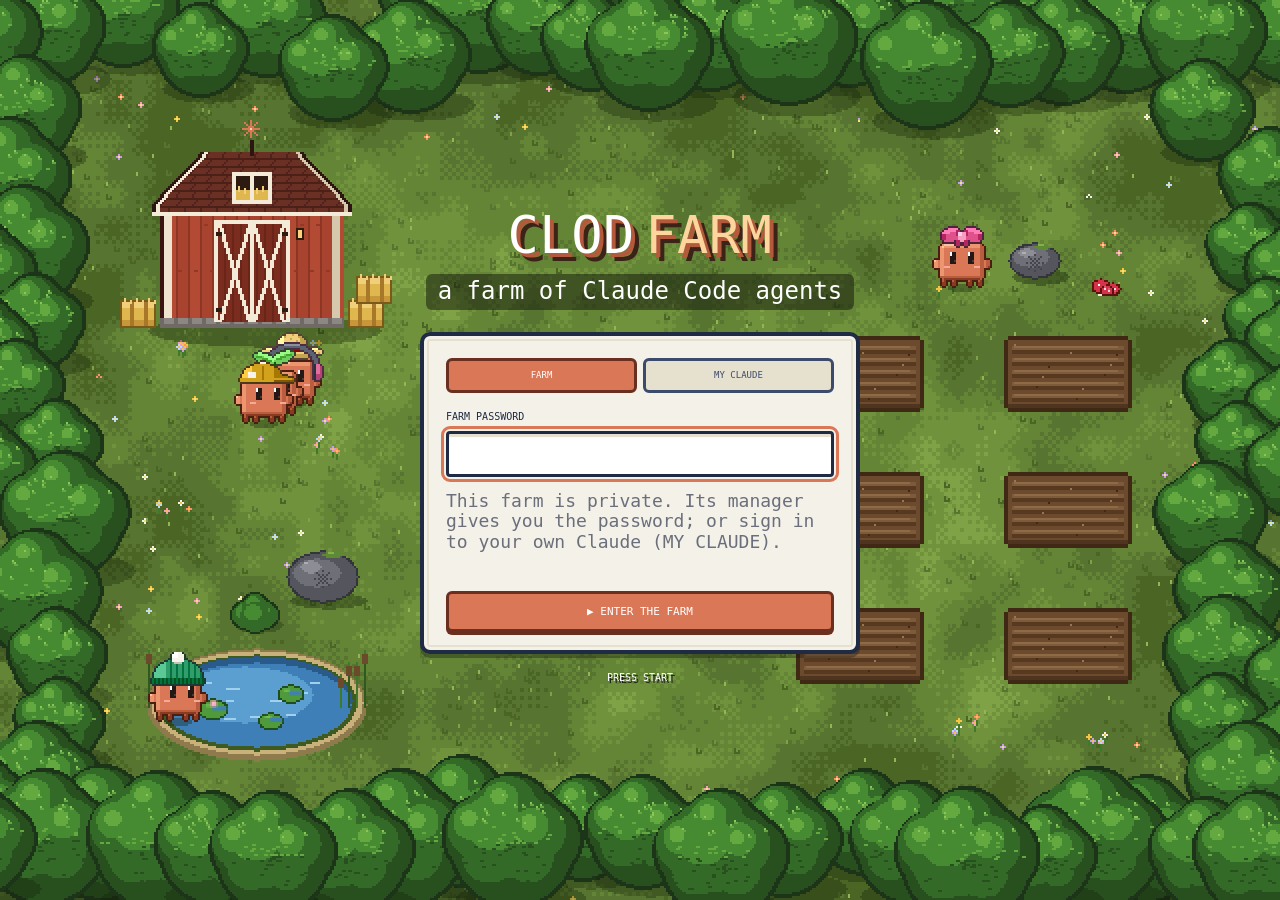
==== commit 56c62144: "Release 1.2.0: the farm redrawn, a real look picker, a dock that explains itself, pasting into the f" ====
--- a/clodfarm/ui/index.html
+++ b/clodfarm/ui/index.html
@@ -77,6 +77,7 @@
     <div>
       <h2 id="sum-name">CLAUDE</h2>
       <p class="muted" id="sum-sub"></p>
+      <div class="sum-top" id="sum-top"></div>
     </div>
   </div>
   <div id="sum-body"></div>
--- a/clodfarm/ui/style.css
+++ b/clodfarm/ui/style.css
@@ -636,3 +636,8 @@
   .help-farm .help-list { grid-template-columns: 1fr; }
 }
 .save-bar:empty { display: none; }
+
+/* a Claude's card: its person's controls sit up top, next to its name */
+.sum-top { display: flex; flex-wrap: wrap; gap: 8px; margin-top: 8px; }
+.sum-top:empty { display: none; }
+.sum-top .btn { margin: 0; }
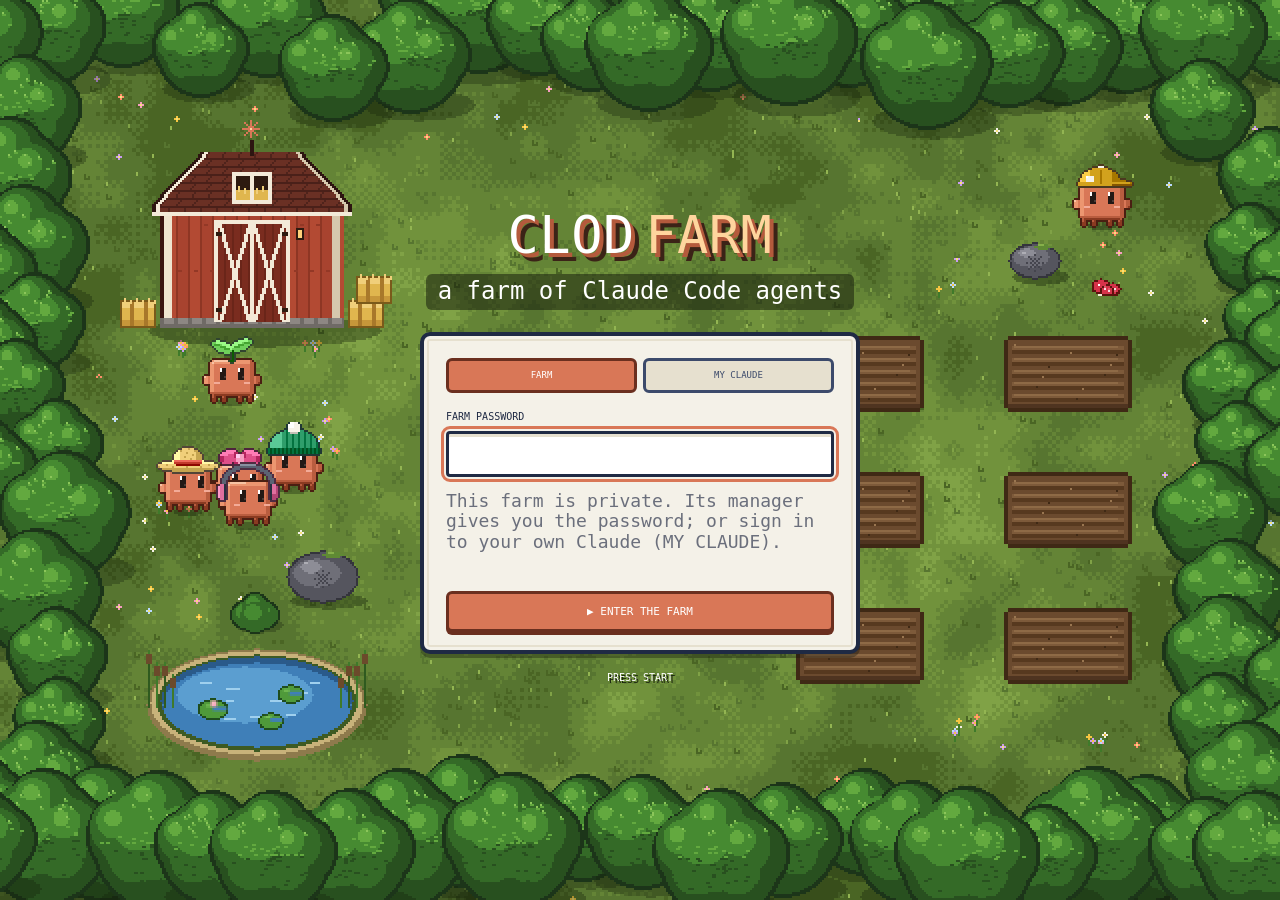
==== commit 04d5e0c0: "Connectors: Stripe and Google Ads for every Claude; README images of the new farm - The SLACK button" ====
--- a/clodfarm/ui/index.html
+++ b/clodfarm/ui/index.html
@@ -59,8 +59,8 @@
       <a class="tool" href="dashboards" id="dash-tool" data-tip="Dashboards and stats" data-desc="Charts your Claudes keep, and the farm's numbers" data-key="D" aria-label="Dashboards and stats (D)" hidden><img alt="" data-icon="chart"><span class="lbl">STATS</span></a>
     </div>
     <div class="dock-group" id="grp-run" data-cap="MANAGE">
-      <button type="button" class="tool slack-tool desk" data-act="slack" id="slack-tool" data-tip="Connect Slack" data-desc="Let people give the farm work from Slack" data-key="S" aria-label="Connect Slack (S)" hidden><img alt="" src="slack.svg"><span class="lbl">SLACK</span></button>
-      <button type="button" class="tool" data-act="manager" id="manager-tool" data-tip="Run the farm" data-desc="Planner, privacy, hatching, people, release" data-key="G" aria-label="Run the farm (G)" hidden><img alt="" data-icon="gear"><span class="lbl">MANAGE</span></button>
+      <button type="button" class="tool conn-tool" data-act="connectors" id="conn-tool" data-tip="Connectors" data-desc="Plug the farm into Slack and Stripe" data-key="S" aria-label="Connectors: Slack and Stripe (S)" aria-haspopup="menu" aria-expanded="false" aria-controls="dlg-conn-menu" hidden><img alt="" data-icon="plug"><span class="lbl" data-short="APPS">CONNECTORS</span><span class="conn-badge" id="conn-badge" aria-hidden="true" hidden></span></button>
+      <button type="button" class="tool" data-act="manager" id="manager-tool" data-tip="Run the farm" data-desc="Planner, privacy, hatching, people, release" data-key="G" aria-label="Run the farm (G)" hidden><img alt="" data-icon="gear"><span class="lbl" data-short="ADMIN">MANAGE</span></button>
     </div>
     <button type="button" class="tool hatch-tool" data-act="hatch" id="hatch-tool" data-tip="Add a Claude or a bot" data-desc="Hatch a new Claude: pick its look, log it in" data-key="C" aria-label="Add a Claude or a bot (C)"><img alt="" data-icon="egg"><span class="lbl"><span class="plus">+ </span>NEW<span class="long"> CLAUDE</span></span></button>
   </nav>
@@ -109,6 +109,22 @@
 <dialog id="dlg-slack" class="panel dlg" aria-labelledby="slack-h">
   <h2 id="slack-h">SLACK</h2>
   <div id="slack-body"></div>
+  <button class="x" type="button" data-close aria-label="Close">✕</button>
+</dialog>
+
+<!-- CONNECTORS: a wooden menu over its dock button (a sheet on a phone), one row per service -->
+<dialog id="dlg-conn-menu" class="conn-menu" aria-labelledby="connm-h">
+  <h2 class="conn-cap" id="connm-h">CONNECTORS</h2>
+  <div class="conn-list" id="connm-list" role="menu" aria-labelledby="connm-h"></div>
+  <p class="conn-foot" id="connm-foot"></p>
+</dialog>
+
+<dialog id="dlg-connector" class="panel dlg" aria-labelledby="connector-h">
+  <div class="conn-head">
+    <span class="conn-logo big"><img alt="" id="connector-logo" src="stripe.svg"></span>
+    <div><button type="button" class="kicker crumb" id="connector-back" aria-label="Back to all connectors">◀ CONNECTORS</button><h2 id="connector-h">STRIPE</h2></div>
+  </div>
+  <div id="connector-body"></div>
   <button class="x" type="button" data-close aria-label="Close">✕</button>
 </dialog>
 
--- a/clodfarm/ui/style.css
+++ b/clodfarm/ui/style.css
@@ -291,10 +291,6 @@
   font: 11px var(--font-px); background: var(--clay); color: #fff; border: 3px solid #6b2f1f; border-radius: 50%;
 }
 .hatch-steps li.done::before { content: "✓"; background: var(--hp-good); border-color: #1f7a45; }
-.slack-tool { position: relative; }
-.slack-tool[data-state]::after { content: ""; position: absolute; top: 6px; right: 6px; width: 9px; height: 9px; background: #999; }
-.slack-tool[data-state=live]::after { background: var(--hp-good); box-shadow: 0 0 6px var(--hp-good); }
-.slack-tool[data-state=error]::after { background: #e0513c; }
 .slack-status { font: 10px/1.5 var(--font-px); margin: 0 0 10px; }
 .slack-status.live { color: #1f7a45; } .slack-status.error { color: #b3261e; } .slack-status.wait { color: #8a5a00; }
 .slack-form .row { display: flex; gap: 8px; align-items: flex-end; } .slack-form .row label { flex: 1; }
@@ -641,3 +637,147 @@
 .sum-top { display: flex; flex-wrap: wrap; gap: 8px; margin-top: 8px; }
 .sum-top:empty { display: none; }
 .sum-top .btn { margin: 0; }
+
+/* ------------------------------------------------------------- connectors
+ * CONNECTORS: the dock's plug opens a wooden menu over it (a sheet on a phone), one row per service with its status;
+ * a row opens that service's panel. */
+.conn-badge {
+  position: absolute; top: -8px; right: -8px; z-index: 2; min-width: 20px; height: 20px; padding: 0 4px; display: grid; place-items: center;
+  font: 8px/1 var(--font-px); color: #fff; background: var(--hp-good); border: 3px solid #1f5e35; border-radius: 6px;
+  box-shadow: 0 2px 0 rgba(0, 0, 0, .3); text-shadow: 1px 1px 0 #1f5e35;
+}
+.conn-badge.bad { background: var(--hp-low); border-color: #6b1a10; text-shadow: 1px 1px 0 #6b1a10; }
+.conn-tool[aria-expanded="true"] { background: #fff6e2; transform: translateY(-2px); box-shadow: inset 0 -4px 0 rgba(110, 86, 60, .28), inset 0 2px 0 #fff8ea, 0 2px 0 #2f251b, 0 0 0 3px #ffd59e; }
+.conn-tool[aria-expanded="true"]::before { display: none; }
+#grp-farm .conn-tool[data-tip]::before { left: auto; right: 0; transform: translate(0, 4px); } /* a person's: the dock's right end */
+#grp-farm .conn-tool[data-tip]:hover::before, #grp-farm .conn-tool[data-tip]:focus-visible::before { transform: none; }
+
+dialog.conn-menu {
+  position: fixed; inset: auto auto 110px auto; left: auto; right: 14px; margin: 0; overflow: visible;
+  width: min(460px, calc(100vw - 16px)); max-height: none; padding: 12px 10px 8px; color: var(--ink);
+  background: #7a5a3c repeating-linear-gradient(180deg, transparent 0 9px, rgba(0, 0, 0, .12) 9px 10px, rgba(255, 255, 255, .06) 10px 11px);
+  border: 3px solid #3b2b1d; border-radius: 10px; box-shadow: 0 6px 0 var(--shadow), inset 0 2px 0 rgba(255, 255, 255, .18);
+}
+dialog.conn-menu[open] { animation: rise .12s steps(3); }
+@keyframes rise { from { transform: translateY(8px); opacity: 0; } }
+dialog.conn-menu::backdrop { background: transparent; }
+.conn-menu::after { /* the nub, pointing down at the dock button */
+  content: ""; position: absolute; top: calc(100% + 3px); left: var(--nub, 50%); width: 14px; height: 9px; transform: translateX(-50%);
+  background: #3b2b1d; clip-path: polygon(0 0, 100% 0, 50% 100%);
+}
+.conn-cap { /* the tray's tab */
+  position: absolute; left: 10px; bottom: calc(100% + 3px); margin: 0;
+  font: 9px/1 var(--font-px); letter-spacing: .5px; color: #fff4d6; padding: 7px 10px 6px; background: #3b2b1d; border-radius: 6px 6px 0 0;
+}
+.conn-list { display: grid; gap: 8px; }
+.conn-row {
+  display: grid; grid-template-columns: 48px minmax(0, 1fr) auto; gap: 12px; align-items: center; width: 100%; text-align: left;
+  padding: 10px 12px 10px 10px; color: var(--ink); cursor: pointer;
+  background: var(--tan-2); border: 3px solid #2f251b; border-radius: 8px;
+  box-shadow: inset 0 -4px 0 rgba(110, 86, 60, .28), inset 0 2px 0 #fff8ea, 0 2px 0 #2f251b; transition: transform .06s;
+}
+.conn-row:hover, .conn-row:focus-visible { background: #fff6e2; transform: translateY(-1px); }
+.conn-row:focus-visible { outline: 3px solid #ffd59e; outline-offset: 2px; }
+.conn-row:active { transform: translateY(1px); box-shadow: inset 0 -2px 0 rgba(110, 86, 60, .28); }
+.conn-logo {
+  width: 48px; height: 48px; display: grid; place-items: center; flex: none;
+  background: #fff; border: 3px solid #2f251b; border-radius: 9px; box-shadow: inset 0 -3px 0 #e6e0cf;
+}
+.conn-logo img { width: 28px; height: 28px; display: block; }
+.conn-logo.big { width: 56px; height: 56px; }
+.conn-logo.big img { width: 32px; height: 32px; }
+.conn-txt { min-width: 0; display: grid; gap: 3px; justify-items: start; }
+.conn-name { font: 10px/1.4 var(--font-px); font-weight: 400; }
+.conn-what { font: 19px/1.05 var(--font-body); color: var(--ink-2); }
+.conn-go { font: 10px/1 var(--font-px); color: var(--tan-4); }
+.conn-row:hover .conn-go, .conn-row:focus-visible .conn-go { color: var(--clay-2); }
+.conn-foot { margin: 9px 0 1px; text-align: center; font: 8px/1.4 var(--font-px); letter-spacing: .4px; color: #e8d6b4; opacity: .85; }
+.conn-foot::before, .conn-foot::after { content: "· · ·"; margin: 0 8px; opacity: .6; }
+
+/* a status: a coloured tag with a square light */
+.pill {
+  display: inline-flex; align-items: center; gap: 6px; max-width: 100%; margin-top: 3px;
+  font: 7px/1.5 var(--font-px); letter-spacing: .3px; padding: 3px 7px 2px 6px; border: 2px solid currentColor; border-radius: 4px;
+}
+.pill > span { overflow-wrap: anywhere; }
+.pill i { flex: none; width: 7px; height: 7px; background: currentColor; }
+.pill-on { color: #1f7a45; background: #e2f4e6; }
+.pill-on i { background: var(--hp-good); box-shadow: 0 0 0 1px #1f7a45; }
+.pill-off { color: #6b6f7c; background: #efeae0; }
+.pill-wait { color: #8a5a00; background: #fff4c2; }
+.pill-bad { color: #b3261e; background: #fde6df; }
+.pill-live { color: #fff; background: #c2410c; border-color: #6b2a08; }
+.pill-live i { background: #ffd59e; }
+.mode-chip { display: inline-block; font: 8px/1 var(--font-px); letter-spacing: .4px; padding: 4px 6px 3px; border-radius: 4px; border: 2px solid; vertical-align: middle; }
+.mode-chip.test { color: #1c5f86; background: var(--sky-2); border-color: #1c6f9f; }
+.mode-chip.live { color: #fff; background: #c2410c; border-color: #6b2a08; }
+
+/* a connector's panel */
+.conn-head { display: flex; align-items: center; gap: 14px; margin: 0 0 14px; padding-right: 44px; }
+.conn-head h2 { margin: 0; }
+.conn-head .kicker { margin: 0 0 4px; }
+.crumb { display: block; padding: 0; background: none; border: 0; cursor: pointer; }
+.linkish { padding: 0; background: none; border: 0; color: var(--clay-2); text-decoration: underline; text-underline-offset: 3px; font: inherit; }
+.linkish:hover { color: var(--clay); }
+.crumb:hover { color: var(--clay); text-decoration: underline; text-underline-offset: 3px; }
+.conn-lede { margin: 0 0 10px; }
+.conn-lede b { font-weight: 400; color: var(--clay-2); }
+.conn-can { padding: 0 0 12px; }
+.conn-status { margin: 0 0 10px; }
+.conn-card {
+  display: grid; grid-template-columns: minmax(0, 1fr); gap: 10px 14px; align-items: center; margin: 0 0 12px; padding: 14px;
+  background: #fff; border: 3px solid var(--ink); border-radius: 10px; box-shadow: 0 3px 0 var(--ink);
+}
+.conn-card.live { border-color: #6b2a08; box-shadow: 0 3px 0 #6b2a08, inset 0 0 0 3px #ffe4d2; }
+.conn-card-main { min-width: 0; }
+.conn-card-top { display: flex; flex-wrap: wrap; align-items: center; gap: 8px; margin: 0 0 6px; }
+.conn-card-top .pill { margin: 0; }
+.conn-card-name { margin: 0; font-size: 12px; overflow-wrap: anywhere; }
+.conn-card .small { margin-top: 2px; }
+.conn-dl { grid-column: 1 / -1; margin: 2px 0 0; padding-top: 10px; border-top: 3px dashed var(--paper-2); }
+.conn-code { font: 19px/1 var(--font-body); background: var(--sky-2); border: 2px solid #b9dcee; border-radius: 4px; padding: 1px 5px; }
+.live-note { background: #ffe4d2; border-color: #e0a07a; }
+.live-note strong { color: #9a3412; }
+.dlg-actions.spread { justify-content: flex-start; }
+.dlg-actions .gap { flex: 1; }
+.stripe-form .hatch-steps { margin-top: 4px; }
+.stripe-form .hatch-steps b { font-weight: 400; color: var(--clay-2); }
+.key-link { display: inline-block; margin-top: 8px; color: var(--ink); }
+.rec { display: inline-block; font: 7px/1 var(--font-px); color: #1f7a45; background: #e2f4e6; border: 2px solid #1f7a45; border-radius: 3px; padding: 3px 4px 2px; vertical-align: 2px; }
+.step-note { display: block; }
+.key-field { margin-top: 8px; }
+.key-field label { display: flex; align-items: center; gap: 8px; flex-wrap: wrap; margin: 0 0 4px; }
+.key-row { display: flex; gap: 8px; align-items: stretch; }
+.key-row input { margin: 0; flex: 1; min-width: 0; font-family: ui-monospace, Menlo, monospace !important; font-size: 17px !important; letter-spacing: .3px; }
+.key-row .key-eye { flex: none; box-shadow: 0 3px 0 var(--ink); min-width: 62px; }
+.key-hint { margin: 6px 0 0; font-size: 18px; line-height: 1.1; color: #6b6f7c; }
+.key-field .form-error { margin: 6px 0 0; min-height: 0; }
+.key-field .form-error:not(:empty)::before { content: "✕ "; }
+.key-hint.ok { color: #1f7a45; } .key-hint.warn { color: #9a3412; } .key-hint.bad { color: #b3261e; }
+.key-hint.ok::before { content: "✓ "; } .key-hint.bad::before { content: "✕ "; } .key-hint.warn::before { content: "⚠ "; }
+.spin { display: inline-block; width: 12px; height: 12px; margin: -2px 8px -2px 0; vertical-align: middle; border: 3px solid currentColor; border-right-color: transparent; border-radius: 2px; animation: spin .8s steps(4) infinite; }
+@keyframes spin { to { transform: rotate(360deg); } }
+/* SETTINGS → RULES: Stripe with its logo */
+.grp-lbl { display: inline-flex; align-items: center; gap: 8px; }
+.grp-lbl img { width: 20px; height: 20px; flex: none; }
+.grp-lbl small { display: block; font-size: 15px; line-height: 1; }
+.grp-lbl .grp-on { color: #1f7a45; }
+
+@media (max-width: 760px) {
+  /* the menu is a bottom sheet, like the dialogs */
+  dialog.conn-menu { left: 0 !important; right: 0; bottom: 0 !important; width: 100vw; max-width: 100vw; padding: 14px 10px max(14px, env(safe-area-inset-bottom));
+    border-radius: 14px 14px 0 0; border-bottom: 0; }
+  dialog.conn-menu::backdrop { background: rgba(14, 20, 8, .45); }
+  .conn-menu::after { display: none; }
+  .conn-cap { left: 14px; }
+  .conn-row { grid-template-columns: 44px minmax(0, 1fr) auto; gap: 10px; padding: 9px 10px 9px 8px; }
+  .conn-logo { width: 44px; height: 44px; }
+  .conn-logo img { width: 26px; height: 26px; }
+  .conn-badge { top: -6px; right: -4px; min-width: 16px; height: 16px; border-width: 2px; font-size: 7px; padding: 0 2px; }
+  .conn-card { padding: 12px; }
+  .conn-head .conn-logo.big { width: 48px; height: 48px; }
+  .key-row input { font-size: 15px !important; }
+}
+@media (prefers-reduced-motion: reduce) {
+  .spin, dialog.conn-menu[open] { animation: none; }
+}
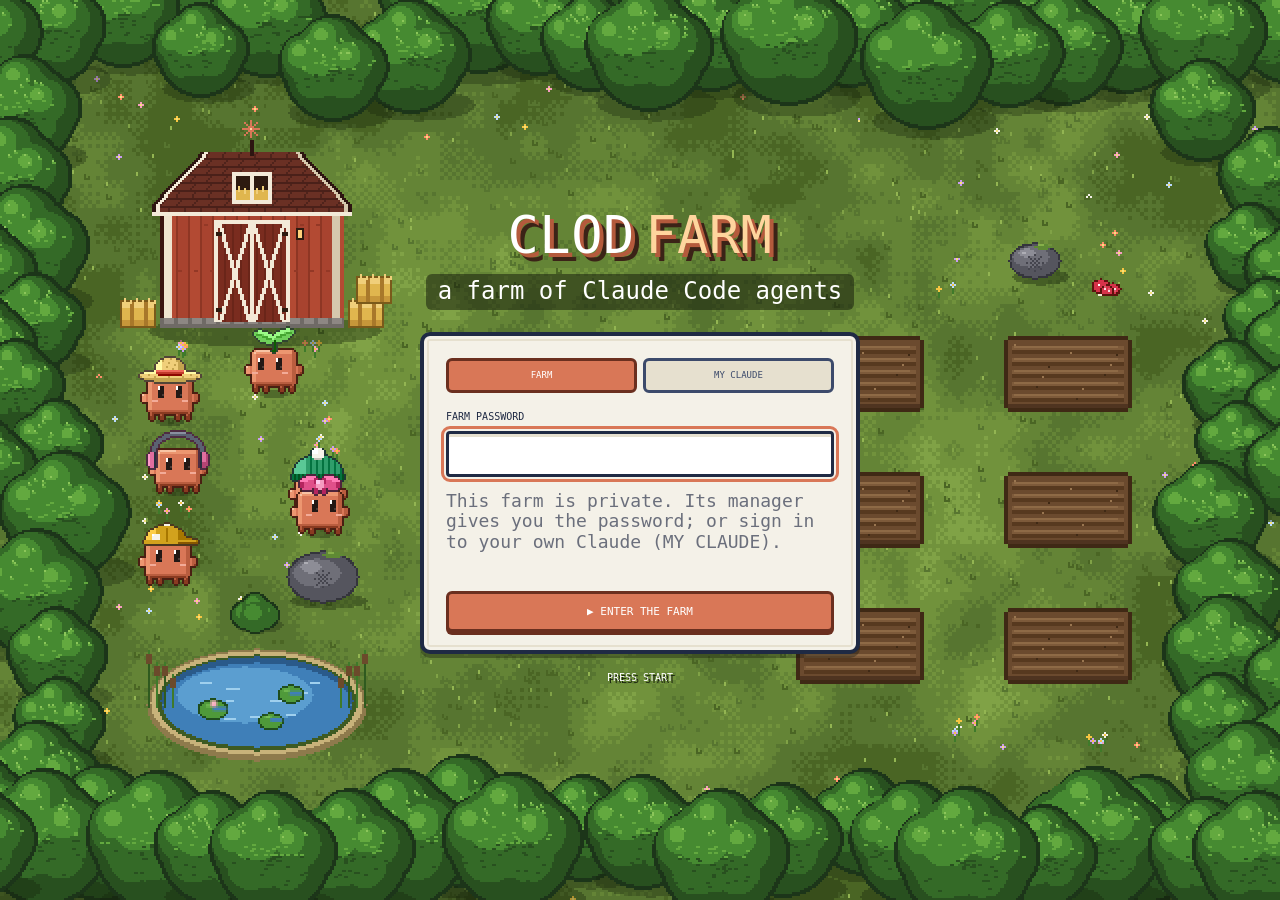
==== commit 6172d105: "Release 1.3.0: connectors (Stripe, Google Ads) for every Claude - CONNECTORS → GOOGLE ADS: the manag" ====
--- a/clodfarm/ui/index.html
+++ b/clodfarm/ui/index.html
@@ -59,7 +59,7 @@
       <a class="tool" href="dashboards" id="dash-tool" data-tip="Dashboards and stats" data-desc="Charts your Claudes keep, and the farm's numbers" data-key="D" aria-label="Dashboards and stats (D)" hidden><img alt="" data-icon="chart"><span class="lbl">STATS</span></a>
     </div>
     <div class="dock-group" id="grp-run" data-cap="MANAGE">
-      <button type="button" class="tool conn-tool" data-act="connectors" id="conn-tool" data-tip="Connectors" data-desc="Plug the farm into Slack and Stripe" data-key="S" aria-label="Connectors: Slack and Stripe (S)" aria-haspopup="menu" aria-expanded="false" aria-controls="dlg-conn-menu" hidden><img alt="" data-icon="plug"><span class="lbl" data-short="APPS">CONNECTORS</span><span class="conn-badge" id="conn-badge" aria-hidden="true" hidden></span></button>
+      <button type="button" class="tool conn-tool" data-act="connectors" id="conn-tool" data-tip="Connectors" data-desc="Plug the farm into Slack, Stripe and Google Ads" data-key="S" aria-label="Connectors: Slack, Stripe and Google Ads (S)" aria-haspopup="menu" aria-expanded="false" aria-controls="dlg-conn-menu" hidden><img alt="" data-icon="plug"><span class="lbl" data-short="APPS">CONNECTORS</span><span class="conn-badge" id="conn-badge" aria-hidden="true" hidden></span></button>
       <button type="button" class="tool" data-act="manager" id="manager-tool" data-tip="Run the farm" data-desc="Planner, privacy, hatching, people, release" data-key="G" aria-label="Run the farm (G)" hidden><img alt="" data-icon="gear"><span class="lbl" data-short="ADMIN">MANAGE</span></button>
     </div>
     <button type="button" class="tool hatch-tool" data-act="hatch" id="hatch-tool" data-tip="Add a Claude or a bot" data-desc="Hatch a new Claude: pick its look, log it in" data-key="C" aria-label="Add a Claude or a bot (C)"><img alt="" data-icon="egg"><span class="lbl"><span class="plus">+ </span>NEW<span class="long"> CLAUDE</span></span></button>
--- a/clodfarm/ui/style.css
+++ b/clodfarm/ui/style.css
@@ -781,3 +781,8 @@
 @media (prefers-reduced-motion: reduce) {
   .spin, dialog.conn-menu[open] { animation: none; }
 }
+/* Google Ads: the ad accounts the farm reaches, on the connector's card */
+.gads-accts { list-style: none; margin: 6px 0 0; padding: 0; display: grid; gap: 4px; font: 16px/1.3 var(--font-body); }
+.gads-accts li { display: flex; align-items: center; gap: 6px; flex-wrap: wrap; }
+.gads-accts .mode-chip { margin-left: 2px; }
+.gads-form .key-field + .key-field { margin-top: 8px; }
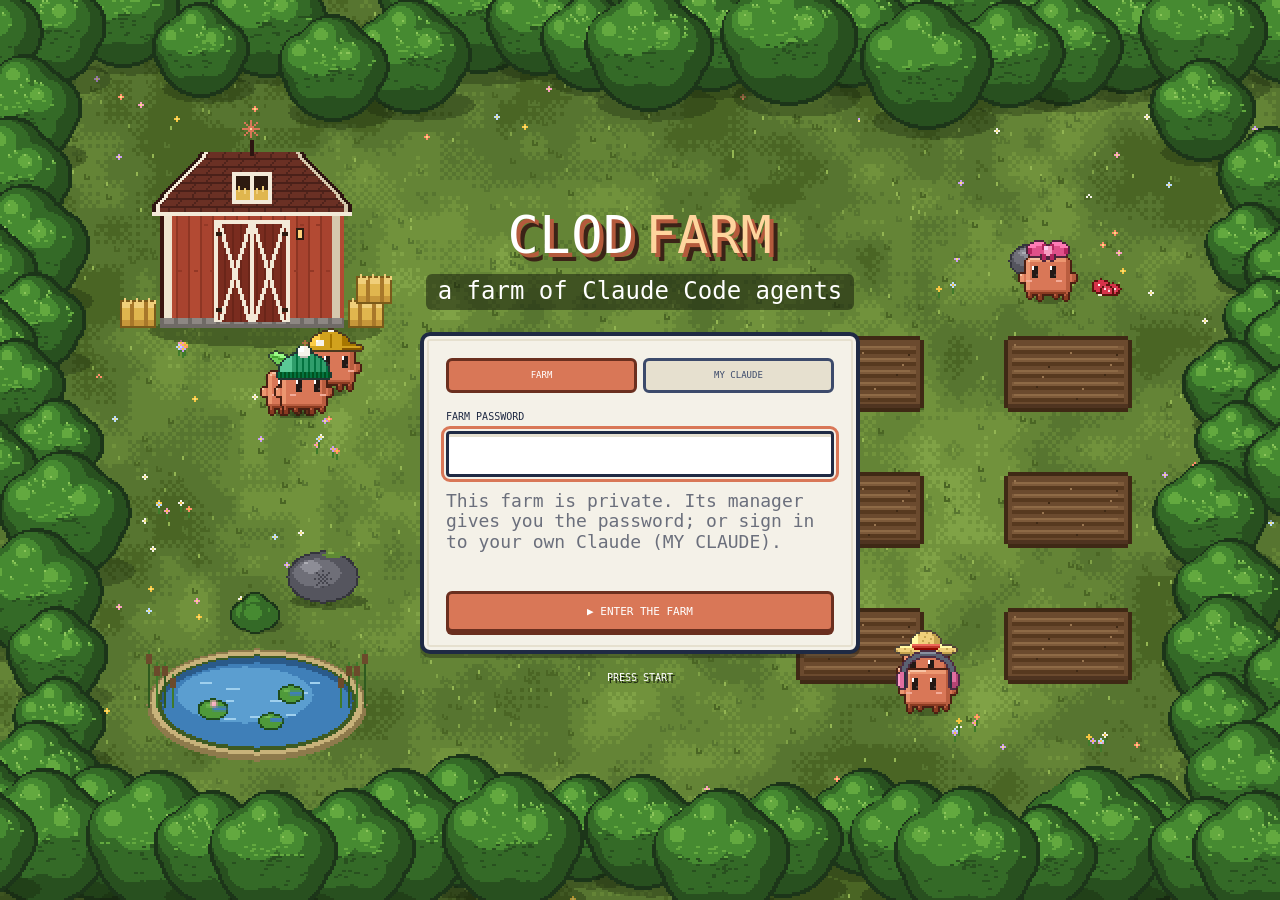
==== commit 8db51a7c: "A new farm points at its first step: START HERE, a pulsing button, the egg about to hatch Until a Cl" ====
--- a/clodfarm/ui/index.html
+++ b/clodfarm/ui/index.html
@@ -62,7 +62,7 @@
       <button type="button" class="tool conn-tool" data-act="connectors" id="conn-tool" data-tip="Connectors" data-desc="Plug the farm into Slack, Stripe and Google Ads" data-key="S" aria-label="Connectors: Slack, Stripe and Google Ads (S)" aria-haspopup="menu" aria-expanded="false" aria-controls="dlg-conn-menu" hidden><img alt="" data-icon="plug"><span class="lbl" data-short="APPS">CONNECTORS</span><span class="conn-badge" id="conn-badge" aria-hidden="true" hidden></span></button>
       <button type="button" class="tool" data-act="manager" id="manager-tool" data-tip="Run the farm" data-desc="Planner, privacy, hatching, people, release" data-key="G" aria-label="Run the farm (G)" hidden><img alt="" data-icon="gear"><span class="lbl" data-short="ADMIN">MANAGE</span></button>
     </div>
-    <button type="button" class="tool hatch-tool" data-act="hatch" id="hatch-tool" data-tip="Add a Claude or a bot" data-desc="Hatch a new Claude: pick its look, log it in" data-key="C" aria-label="Add a Claude or a bot (C)"><img alt="" data-icon="egg"><span class="lbl"><span class="plus">+ </span>NEW<span class="long"> CLAUDE</span></span></button>
+    <button type="button" class="tool hatch-tool" data-act="hatch" id="hatch-tool" data-tip="Add a Claude or a bot" data-desc="Hatch a new Claude: pick its look, log it in" data-key="C" aria-label="Add a Claude or a bot (C)"><img alt="" data-icon="egg"><span class="lbl"><span class="plus">+ </span>NEW<span class="long"> CLAUDE</span></span><span class="call-arrow" aria-hidden="true"><b>START HERE</b><i></i></span></button>
   </nav>
 
   <div id="textbox" class="textbox" role="status" aria-live="polite">
--- a/clodfarm/ui/style.css
+++ b/clodfarm/ui/style.css
@@ -174,6 +174,29 @@
 .dock .hatch-tool img { width: 40px; height: 40px; }
 .dock .hatch-tool .lbl { font-size: 11px; text-shadow: 2px 2px 0 #6b2f1f; }
 .dock .hatch-tool.off { opacity: .6; filter: grayscale(.6); }
+/* a new farm: the one thing to do, like a game's PRESS START (a bouncing arrow, a pulse, a shine across) */
+.dock .hatch-tool.call { animation: call-pulse 1.2s ease-in-out infinite; overflow: visible; }
+.dock:has(.hatch-tool.call) { z-index: 6; } /* its arrow over the textbox and the farm */
+.dock .hatch-tool.call::after {
+  content: ""; position: absolute; inset: 0; border-radius: 6px; pointer-events: none;
+  background: linear-gradient(105deg, transparent 35%, rgba(255, 255, 255, .55) 50%, transparent 65%) no-repeat;
+  background-size: 250% 100%; animation: call-shine 2.4s ease-in-out infinite;
+}
+.call-arrow { display: none; position: absolute; left: 50%; bottom: calc(100% + 20px); z-index: 31; pointer-events: none;
+  flex-direction: column; align-items: center; transform: translateX(-50%); animation: call-bob .5s ease-in-out infinite alternate; }
+.hatch-tool.call .call-arrow { display: flex; }
+.call-arrow b { font: 10px/1 var(--font-px); color: #fff; white-space: nowrap; padding: 7px 9px 6px;
+  background: var(--ink); border: 3px solid #fff8ea; border-radius: 5px; box-shadow: 0 3px 0 rgba(0, 0, 0, .35); }
+.call-arrow i { width: 0; height: 0; margin-top: 5px; border-left: 15px solid transparent; border-right: 15px solid transparent;
+  border-top: 18px solid #ffd23f; filter: drop-shadow(0 3px 0 #3b2b1d) drop-shadow(0 -2px 0 #3b2b1d); }
+.hatch-tool.call[data-tip]::before { display: none; } /* the arrow says it */
+.dock .hatch-tool.call img { animation: egg-wobble 1.2s ease-in-out infinite; transform-origin: 50% 85%; } /* about to hatch */
+@keyframes egg-wobble { 0%, 40%, 100% { transform: rotate(0); } 50% { transform: rotate(-12deg); } 60% { transform: rotate(10deg); } 70% { transform: rotate(-6deg); } 80% { transform: rotate(3deg); } }
+@keyframes call-pulse { 0%, 100% { transform: translateY(0) scale(1); filter: brightness(1); } 50% { transform: translateY(-4px) scale(1.05); filter: brightness(1.14); } }
+@keyframes call-shine { 0%, 55% { background-position: 150% 0; } 100% { background-position: -60% 0; } }
+@keyframes call-bob { from { transform: translate(-50%, 0); } to { transform: translate(-50%, -9px); } }
+@keyframes call-bob-phone { from { transform: translate(0, 50%); } to { transform: translate(-8px, 50%); } }
+@media (prefers-reduced-motion: reduce) { .dock .hatch-tool.call, .dock .hatch-tool.call::after, .dock .hatch-tool.call img, .call-arrow { animation: none; } }
 /* the sign: what it is and its key, then one line on what it does */
 .tool[data-tip]::before {
   content: attr(data-tip) "  [" attr(data-key) "]\A" attr(data-desc); position: absolute; bottom: calc(100% + 16px); left: 50%; z-index: 30;
@@ -592,6 +615,12 @@
   .dock .hatch-tool img { width: 20px; height: 20px; }
   .dock .hatch-tool .lbl { font-size: 15px; text-shadow: 1px 1px 0 #6b2f1f; }
   .hatch-tool .long { display: none; }
+  /* the textbox sits right above the dock on a phone: point from the side instead, over the tray */
+  .call-arrow { left: auto; right: calc(100% + 6px); bottom: 50%; flex-direction: row; align-items: center; transform: translateY(50%);
+    animation-name: call-bob-phone; }
+  .call-arrow b { font-size: 9px; padding: 7px 7px 6px; }
+  .call-arrow i { margin: 0 0 0 4px; border-top: 13px solid transparent; border-bottom: 13px solid transparent; border-right: 0;
+    border-left: 16px solid #ffd23f; }
   .dock .help-tool { position: fixed; top: calc(max(12px, env(safe-area-inset-top)) + 192px); right: 12px; min-width: 0 !important; width: 40px; height: 40px;
     padding: 0; background: var(--tan-2); border: 4px solid var(--tan-4); border-radius: 8px; box-shadow: 0 0 0 3px var(--tan), 0 4px 0 3px var(--shadow); }
   .help-tool .lbl { display: none; }
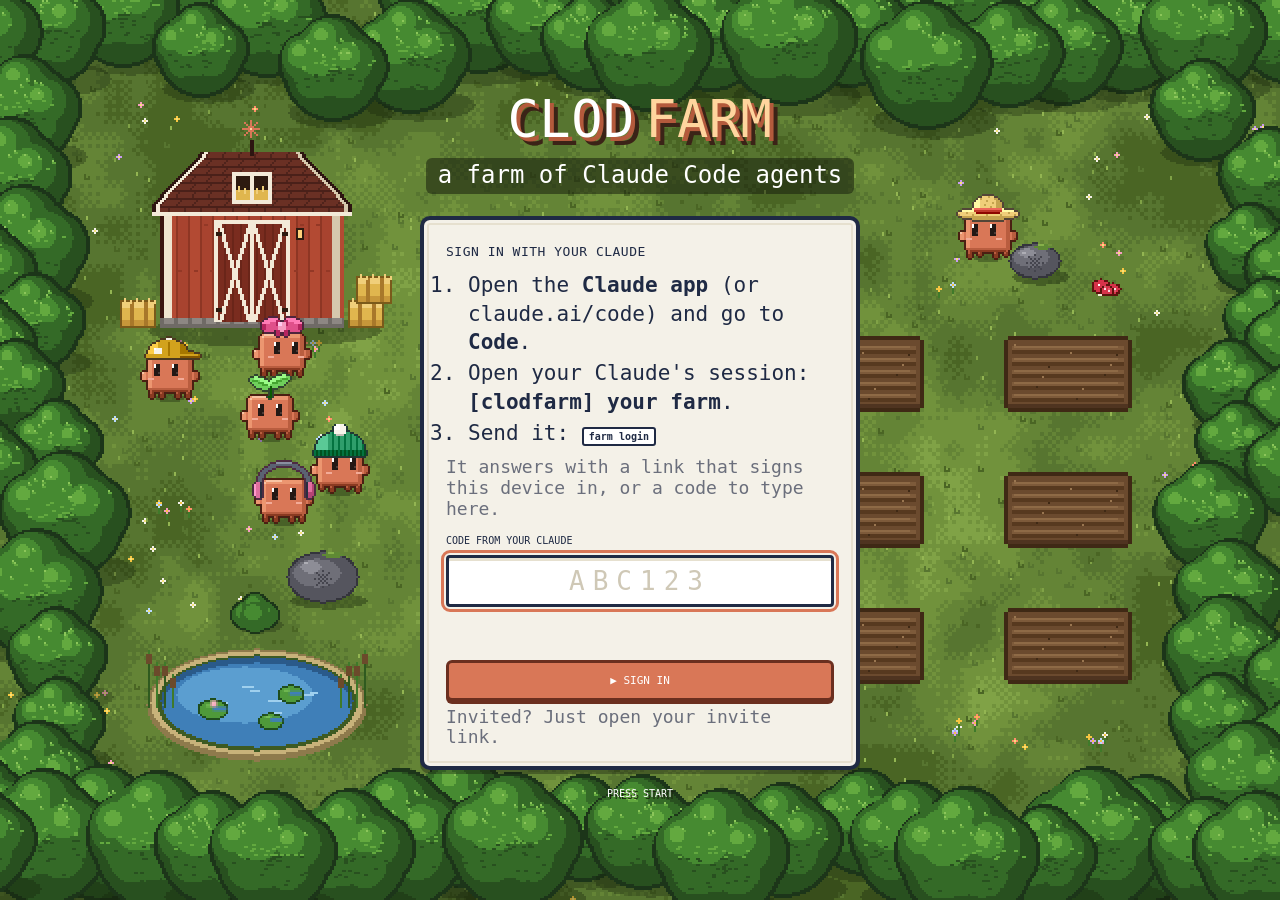
==== commit 14411457: "Blender connector: every Claude drives a Blender MCP server that runs elsewhere (#15) The farm manag" ====
--- a/clodfarm/ui/index.html
+++ b/clodfarm/ui/index.html
@@ -59,7 +59,7 @@
       <a class="tool" href="dashboards" id="dash-tool" data-tip="Dashboards and stats" data-desc="Charts your Claudes keep, and the farm's numbers" data-key="D" aria-label="Dashboards and stats (D)" hidden><img alt="" data-icon="chart"><span class="lbl">STATS</span></a>
     </div>
     <div class="dock-group" id="grp-run" data-cap="MANAGE">
-      <button type="button" class="tool conn-tool" data-act="connectors" id="conn-tool" data-tip="Connectors" data-desc="Plug the farm into Slack, Stripe and Google Ads" data-key="S" aria-label="Connectors: Slack, Stripe and Google Ads (S)" aria-haspopup="menu" aria-expanded="false" aria-controls="dlg-conn-menu" hidden><img alt="" data-icon="plug"><span class="lbl" data-short="APPS">CONNECTORS</span><span class="conn-badge" id="conn-badge" aria-hidden="true" hidden></span></button>
+      <button type="button" class="tool conn-tool" data-act="connectors" id="conn-tool" data-tip="Connectors" data-desc="Plug the farm into Slack, Stripe, Blender and Google Ads" data-key="S" aria-label="Connectors: Slack, Stripe, Blender and Google Ads (S)" aria-haspopup="menu" aria-expanded="false" aria-controls="dlg-conn-menu" hidden><img alt="" data-icon="plug"><span class="lbl" data-short="APPS">CONNECTORS</span><span class="conn-badge" id="conn-badge" aria-hidden="true" hidden></span></button>
       <button type="button" class="tool" data-act="manager" id="manager-tool" data-tip="Run the farm" data-desc="Planner, privacy, hatching, people, release" data-key="G" aria-label="Run the farm (G)" hidden><img alt="" data-icon="gear"><span class="lbl" data-short="ADMIN">MANAGE</span></button>
     </div>
     <button type="button" class="tool hatch-tool" data-act="hatch" id="hatch-tool" data-tip="Add a Claude or a bot" data-desc="Hatch a new Claude: pick its look, log it in" data-key="C" aria-label="Add a Claude or a bot (C)"><img alt="" data-icon="egg"><span class="lbl"><span class="plus">+ </span>NEW<span class="long"> CLAUDE</span></span><span class="call-arrow" aria-hidden="true"><b>START HERE</b><i></i></span></button>
--- a/clodfarm/ui/style.css
+++ b/clodfarm/ui/style.css
@@ -129,6 +129,22 @@
 .chip.warn { background: rgba(122, 42, 29, .85); }
 .chip .dot { width: 8px; height: 8px; background: var(--hp-good); box-shadow: 0 0 6px var(--hp-good); }
 .chip .dot.off { background: #999; box-shadow: none; }
+
+/* a public farm's visitor: the tokens burning and the Claudes at work, nothing to press but the key (sign in) */
+#hud.spectator .dock, #hud.spectator .chips, #hud.spectator #mine-block, #hud.spectator #approve-chip,
+#hud.spectator #textbox { display: none !important; }
+/* signing in: where your Claude is in the Claude app, step by step */
+.signin-steps { margin: 0 0 10px; padding-left: 22px; font-size: 21px; line-height: 1.35; }
+.signin-steps li { margin: 3px 0; }
+.signin-steps + .hint-line { margin: 0 0 14px; }
+.signin-steps .say { font-family: var(--font-px); font-size: 10px; background: #fff; border: 2px solid var(--ink); border-radius: 3px; padding: 2px 5px; }
+/* an invite: one button */
+.invite-h { font: 13px/1.5 var(--font-px); margin: 0 0 10px; }
+.acct-form.invite p { margin: 0 0 12px; }
+.invite-go { width: 100%; justify-content: center; padding: 16px 12px; font-size: 12px; animation: call-pulse 1.2s ease-in-out infinite; }
+.invite-row { flex-wrap: nowrap; }
+.invite-link { flex: 1; min-width: 0; font: 19px var(--font-body); padding: 8px 10px; border: 3px solid var(--ink); border-radius: 4px; background: #fff; }
+@media (prefers-reduced-motion: reduce) { .invite-go { animation: none; } }
 
 /* ------------------------------------------------------------------- the dock
  * What you can do, bottom right: wooden trays of labelled buttons, grouped (your Claude / the farm / running it), then
@@ -764,7 +780,7 @@
 .conn-card-name { margin: 0; font-size: 12px; overflow-wrap: anywhere; }
 .conn-card .small { margin-top: 2px; }
 .conn-dl { grid-column: 1 / -1; margin: 2px 0 0; padding-top: 10px; border-top: 3px dashed var(--paper-2); }
-.conn-code { font: 19px/1 var(--font-body); background: var(--sky-2); border: 2px solid #b9dcee; border-radius: 4px; padding: 1px 5px; }
+.conn-code { font: 19px/1 var(--font-body); background: var(--sky-2); border: 2px solid #b9dcee; border-radius: 4px; padding: 1px 5px; overflow-wrap: anywhere; }
 .live-note { background: #ffe4d2; border-color: #e0a07a; }
 .live-note strong { color: #9a3412; }
 .dlg-actions.spread { justify-content: flex-start; }
